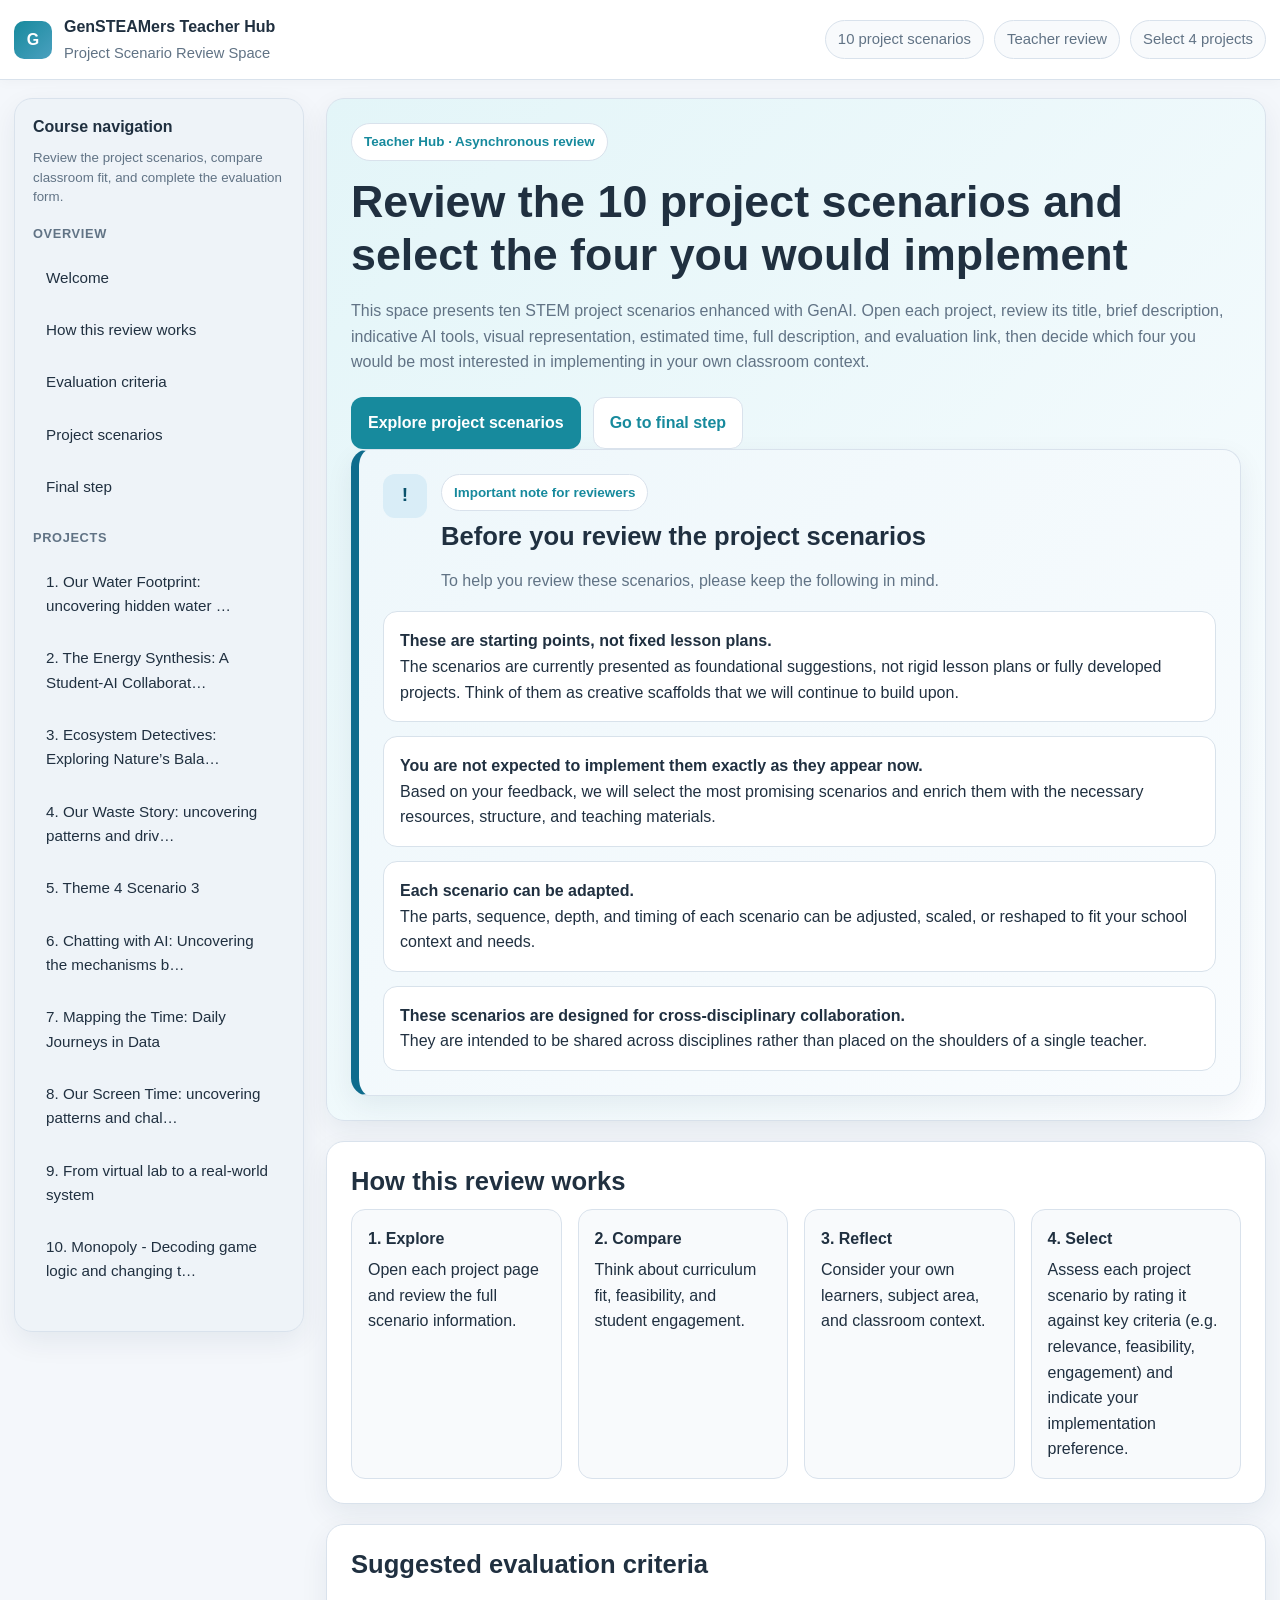
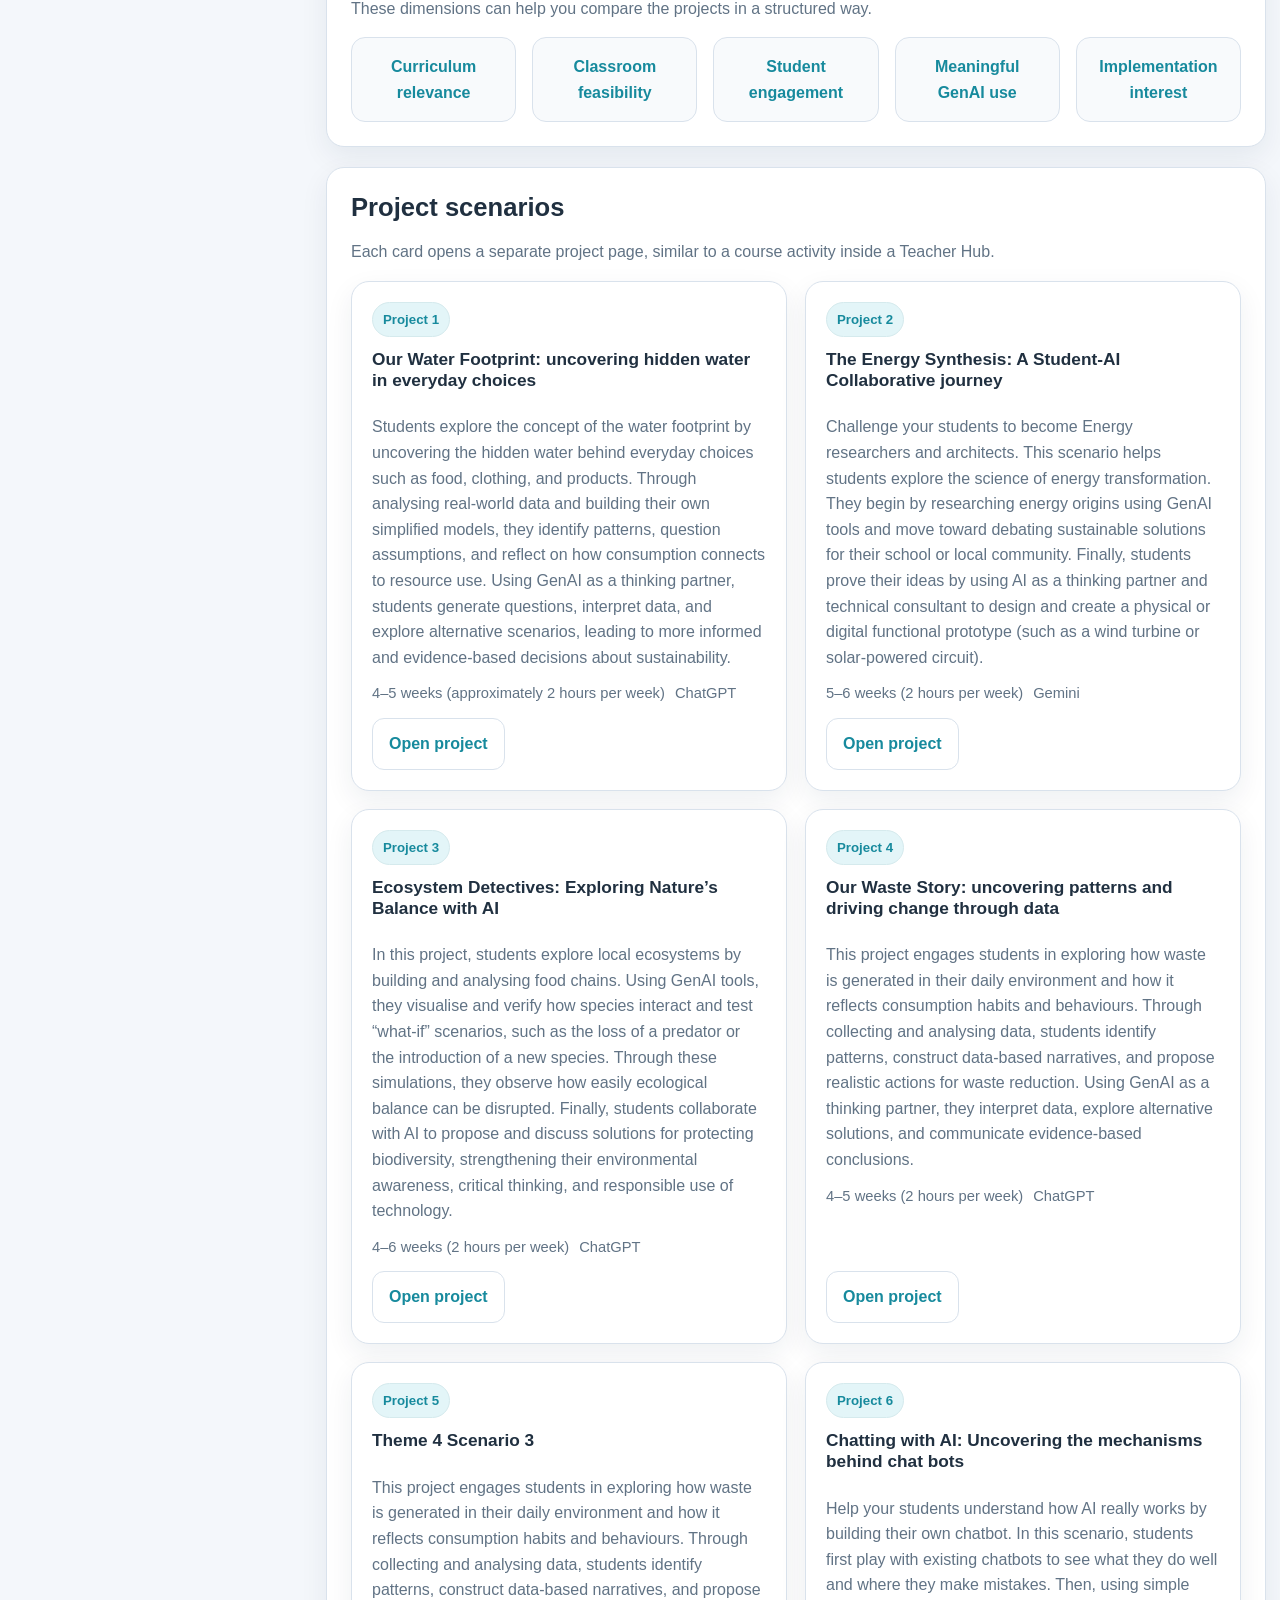
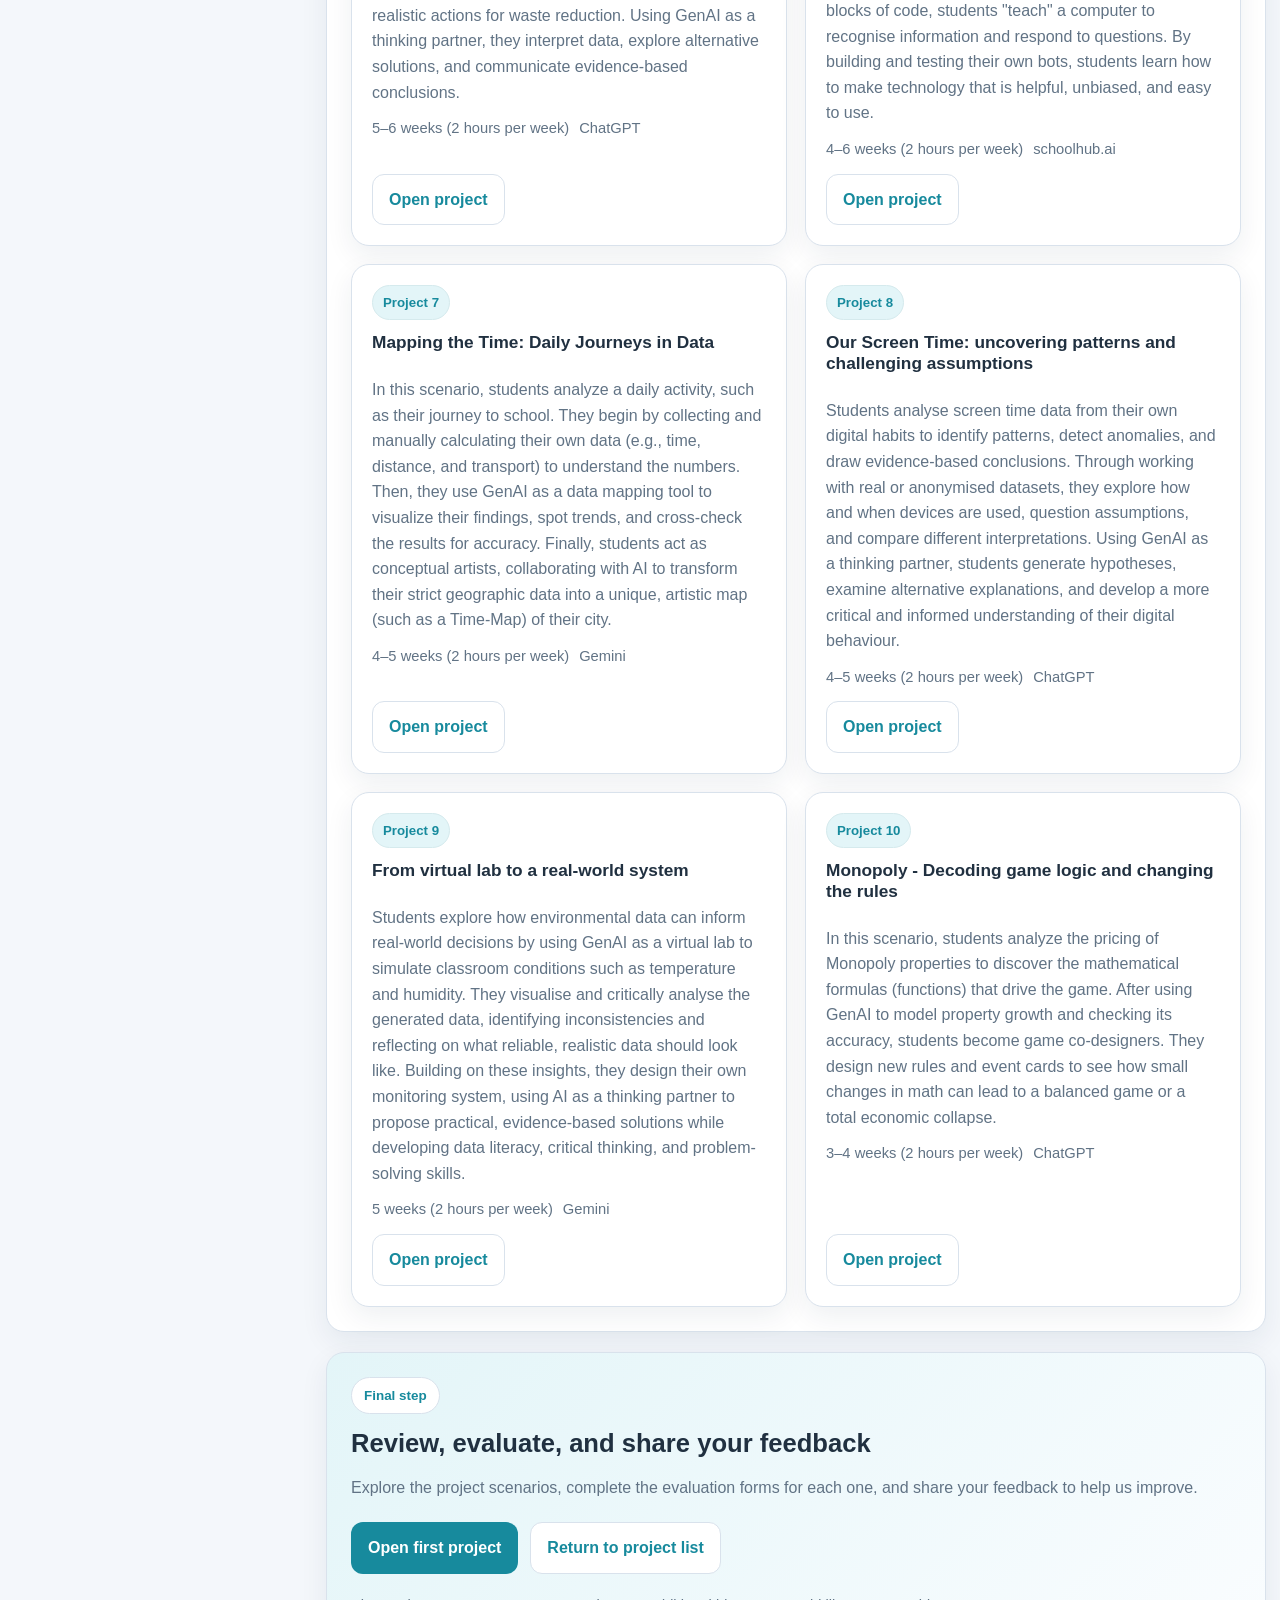
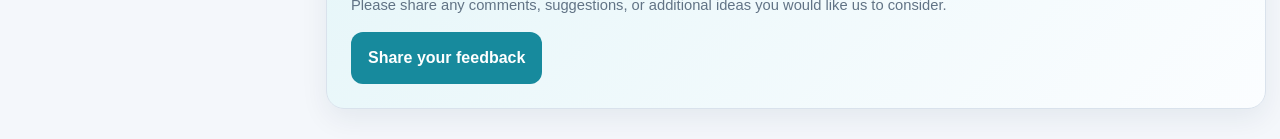
==== index.html @ 9549ed2c "Update index.html" ====
<!DOCTYPE html>
<html lang="en">
<head>
  <meta charset="UTF-8" />
  <meta name="viewport" content="width=device-width, initial-scale=1.0" />
  <title>GenSTEAMers Teacher Hub | Project Scenario Review</title>
  <link rel="stylesheet" href="styles.css" />
</head>
<body class="aqua">
  <header class="topbar">
    <div class="topbar-inner">
      <div class="brand">
        <div class="brand-badge">G</div>
        <div>
          GenSTEAMers Teacher Hub<br>
          <span style="font-weight:400;color:var(--muted);font-size:0.92rem;">Project Scenario Review Space</span>
        </div>
      </div>
      <div class="topbar-meta">
        <span class="pill">10 project scenarios</span>
        <span class="pill">Teacher review</span>
        <span class="pill">Select 4 projects</span>
      </div>
    </div>
  </header>

  <div class="layout">
    <aside class="sidebar">
      <div class="sidebar-group">
        <h3>Course navigation</h3>
        <small>Review the project scenarios, compare classroom fit, and complete the evaluation form.</small>
      </div>

      <div class="sidebar-group">
        <div class="sidebar-group-title">Overview</div>
        <a href="#welcome">Welcome</a>
        <a href="#instructions">How this review works</a>
        <a href="#criteria">Evaluation criteria</a>
        <a href="#projects">Project scenarios</a>
        <a href="#final-step">Final step</a>
      </div>

      <div class="sidebar-group">
        <div class="sidebar-group-title">Projects</div>
        <a href="project-1.html">1. Our Water Footprint: uncovering hidden water …</a><a href="project-2.html">2. The Energy Synthesis: A Student-AI Collaborat…</a><a href="project-3.html">3. Ecosystem Detectives: Exploring Nature’s Bala…</a><a href="project-4.html">4. Our Waste Story: uncovering patterns and driv…</a><a href="project-5.html">5. Theme 4 Scenario 3</a><a href="project-6.html">6. Chatting with AI: Uncovering the mechanisms b…</a><a href="project-7.html">7. Mapping the Time: Daily Journeys in Data</a><a href="project-8.html">8. Our Screen Time: uncovering patterns and chal…</a><a href="project-9.html">9. From virtual lab to a real-world system</a><a href="project-10.html">10. Monopoly - Decoding game logic and changing t…</a>
      </div>
    </aside>

    <main class="content">
      <section id="welcome" class="panel hero">
        <div class="eyebrow">Teacher Hub · Asynchronous review</div>
        <h1>Review the 10 project scenarios and select the four you would implement</h1>
        <p class="lead">
          This space presents ten STEM project scenarios enhanced with GenAI. Open each project, review its title, brief description, indicative AI tools, visual representation, estimated time, full description, and evaluation link, then decide which four you would be most interested in implementing in your own classroom context.
        </p>
        <div class="actions">
          <a class="btn btn-primary" href="#projects">Explore project scenarios</a>
          <a class="btn btn-secondary" href="#final-step">Go to final step</a>
        </div>

<section class="panel" style="border-left: 8px solid #0f6c8d; background: linear-gradient(135deg, #eef7fb 0%, #f9fcfe 100%);">
  <div style="display:flex; align-items:flex-start; gap:14px; flex-wrap:wrap;">
    <div style="min-width:44px; height:44px; border-radius:12px; background:#d9edf7; color:#0a526c; display:flex; align-items:center; justify-content:center; font-size:1.2rem; font-weight:700;">
      !
    </div>
    <div style="flex:1; min-width:260px;">
      <div class="eyebrow" style="margin-bottom:10px;">Important note for reviewers</div>
      <h2 style="margin-bottom:10px;">Before you review the project scenarios</h2>
      <p class="muted" style="margin-bottom:0;">
        To help you review these scenarios, please keep the following in mind.
      </p>
    </div>
  </div>

  <div style="margin-top:18px; display:grid; gap:14px;">
    <div style="background:white; padding:16px; border-radius:14px; border:1px solid #d8e2eb;">
      <strong>These are starting points, not fixed lesson plans.</strong><br>
      The scenarios are currently presented as foundational suggestions, not rigid lesson plans or fully developed projects. Think of them as creative scaffolds that we will continue to build upon.
    </div>

    <div style="background:white; padding:16px; border-radius:14px; border:1px solid #d8e2eb;">
      <strong>You are not expected to implement them exactly as they appear now.</strong><br>
      Based on your feedback, we will select the most promising scenarios and enrich them with the necessary resources, structure, and teaching materials.
    </div>

    <div style="background:white; padding:16px; border-radius:14px; border:1px solid #d8e2eb;">
      <strong>Each scenario can be adapted.</strong><br>
      The parts, sequence, depth, and timing of each scenario can be adjusted, scaled, or reshaped to fit your school context and needs.
    </div>

    <div style="background:white; padding:16px; border-radius:14px; border:1px solid #d8e2eb;">
      <strong>These scenarios are designed for cross-disciplinary collaboration.</strong><br>
      They are intended to be shared across disciplines rather than placed on the shoulders of a single teacher.
    </div>
  </div>
</section>
        
      </section>

      <section id="instructions" class="panel">
        <h2>How this review works</h2>
        <div class="overview-grid">
          <div class="mini-card"><strong>1. Explore</strong><span>Open each project page and review the full scenario information.</span></div>
          <div class="mini-card"><strong>2. Compare</strong><span>Think about curriculum fit, feasibility, and student engagement.</span></div>
          <div class="mini-card"><strong>3. Reflect</strong><span>Consider your own learners, subject area, and classroom context.</span></div>
          <div class="mini-card"><strong>4. Select</strong><span>Assess each project scenario by rating it against key criteria (e.g. relevance, feasibility, engagement) and indicate your implementation preference.</span></div>
        </div>
      </section>

      <section id="criteria" class="panel">
        <h2>Suggested evaluation criteria</h2>
        <p class="muted">These dimensions can help you compare the projects in a structured way.</p>
        <div class="criteria-grid">
          <div class="criteria-item">Curriculum relevance</div>
          <div class="criteria-item">Classroom feasibility</div>
          <div class="criteria-item">Student engagement</div>
          <div class="criteria-item">Meaningful GenAI use</div>
          <div class="criteria-item">Implementation interest</div>
        </div>
      </section>

      <section id="projects" class="panel">
        <h2>Project scenarios</h2>
        <p class="muted">Each card opens a separate project page, similar to a course activity inside a Teacher Hub.</p>
        <div class="projects-grid">
          
    <article class="project-card">
      <div class="tag-row">
        <span class="tag">Project 1</span>
      </div>
      <h3>Our Water Footprint: uncovering hidden water in everyday choices</h3>
      <p>Students explore the concept of the water footprint by uncovering the hidden water behind everyday choices such as food, clothing, and products. Through analysing real-world data and building their own simplified models, they identify patterns, question assumptions, and reflect on how consumption connects to resource use. Using GenAI as a thinking partner, students generate questions, interpret data, and explore alternative scenarios, leading to more informed and evidence-based decisions about sustainability.</p>
      <div class="project-meta">
        <span>4–5 weeks (approximately 2 hours per week)</span>
        <span>ChatGPT</span>
      </div>
      <a class="btn btn-secondary" href="project-1.html">Open project</a>
    </article>
    
    <article class="project-card">
      <div class="tag-row">
        <span class="tag">Project 2</span>
        
      </div>
      <h3>The Energy Synthesis: A Student-AI Collaborative journey</h3>
      <p>Challenge your students to become Energy researchers and architects. This scenario helps students explore the science of energy transformation. They begin by researching energy origins using GenAI tools and move toward debating sustainable solutions for their school or local community. Finally, students prove their ideas by using AI as a thinking partner and technical consultant to design and create a physical or digital functional prototype (such as a wind turbine or solar-powered circuit).</p>
      <div class="project-meta">
        <span>5–6 weeks (2 hours per week)</span>
        <span>Gemini</span>
      </div>
      <a class="btn btn-secondary" href="project-2.html">Open project</a>
    </article>
    
    <article class="project-card">
      <div class="tag-row">
        <span class="tag">Project 3</span>
              </div>
      <h3>Ecosystem Detectives: Exploring Nature’s Balance with AI</h3>
      <p>In this project, students explore local ecosystems by building and analysing food chains. Using GenAI tools, they visualise and verify how species interact and test “what-if” scenarios, such as the loss of a predator or the introduction of a new species. Through these simulations, they observe how easily ecological balance can be disrupted. Finally, students collaborate with AI to propose and discuss solutions for protecting biodiversity, strengthening their environmental awareness, critical thinking, and responsible use of technology.</p>
      <div class="project-meta">
        <span>4–6 weeks (2 hours per week)</span>
        <span>ChatGPT</span>
      </div>
      <a class="btn btn-secondary" href="project-3.html">Open project</a>
    </article>
    
    <article class="project-card">
      <div class="tag-row">
        <span class="tag">Project 4</span>
       
      </div>
      <h3>Our Waste Story: uncovering patterns and driving change through data</h3>
      <p>This project engages students in exploring how waste is generated in their daily environment and how it reflects consumption habits and behaviours. Through collecting and analysing data, students identify patterns, construct data-based narratives, and propose realistic actions for waste reduction. Using GenAI as a thinking partner, they interpret data, explore alternative solutions, and communicate evidence-based conclusions.</p>
      <div class="project-meta">
        <span>4–5 weeks (2 hours per week)</span>
        <span>ChatGPT</span>
      </div>
      <a class="btn btn-secondary" href="project-4.html">Open project</a>
    </article>
    
    <article class="project-card">
      <div class="tag-row">
        <span class="tag">Project 5</span>
        
      </div>
      <h3>Theme 4 Scenario 3</h3>
      <p>This project engages students in exploring how waste is generated in their daily environment and how it reflects consumption habits and behaviours. Through collecting and analysing data, students identify patterns, construct data-based narratives, and propose realistic actions for waste reduction. Using GenAI as a thinking partner, they interpret data, explore alternative solutions, and communicate evidence-based conclusions.</p>
      <div class="project-meta">
        <span>5–6 weeks (2 hours per week)</span>
        <span>ChatGPT</span>
      </div>
      <a class="btn btn-secondary" href="project-5.html">Open project</a>
    </article>
    
    <article class="project-card">
      <div class="tag-row">
        <span class="tag">Project 6</span>
        
      </div>
      <h3>Chatting with AI: Uncovering the mechanisms behind chat bots</h3>
      <p>Help your students understand how AI really works by building their own chatbot. In this scenario, students first play with existing chatbots to see what they do well and where they make mistakes. Then, using simple blocks of code, students &quot;teach&quot; a computer to recognise information and respond to questions. By building and testing their own bots, students learn how to make technology that is helpful, unbiased, and easy to use.</p>
      <div class="project-meta">
        <span>4–6 weeks (2 hours per week)</span>
        <span>schoolhub.ai</span>
      </div>
      <a class="btn btn-secondary" href="project-6.html">Open project</a>
    </article>
    
    <article class="project-card">
      <div class="tag-row">
        <span class="tag">Project 7</span>
        
      </div>
      <h3>Mapping the Time: Daily Journeys in Data</h3>
      <p>In this scenario, students analyze a daily activity, such as their journey to school. They begin by collecting and manually calculating their own data (e.g., time, distance, and transport) to understand the numbers. Then, they use GenAI as a data mapping tool to visualize their findings, spot trends, and cross-check the results for accuracy. Finally, students act as conceptual artists, collaborating with AI to transform their strict geographic data into a unique, artistic map (such as a Time-Map) of their city.</p>
      <div class="project-meta">
        <span>4–5 weeks (2 hours per week)</span>
        <span>Gemini</span>
      </div>
      <a class="btn btn-secondary" href="project-7.html">Open project</a>
    </article>
    
    <article class="project-card">
      <div class="tag-row">
        <span class="tag">Project 8</span>
        
      </div>
      <h3>Our Screen Time: uncovering patterns and challenging assumptions</h3>
      <p>Students analyse screen time data from their own digital habits to identify patterns, detect anomalies, and draw evidence-based conclusions. Through working with real or anonymised datasets, they explore how and when devices are used, question assumptions, and compare different interpretations. Using GenAI as a thinking partner, students generate hypotheses, examine alternative explanations, and develop a more critical and informed understanding of their digital behaviour.</p>
      <div class="project-meta">
        <span>4–5 weeks (2 hours per week)</span>
        <span>ChatGPT</span>
      </div>
      <a class="btn btn-secondary" href="project-8.html">Open project</a>
    </article>
    
    <article class="project-card">
      <div class="tag-row">
        <span class="tag">Project 9</span>
       
      </div>
      <h3>From virtual lab to a real-world system</h3>
      <p>Students explore how environmental data can inform real-world decisions by using GenAI as a virtual lab to simulate classroom conditions such as temperature and humidity. They visualise and critically analyse the generated data, identifying inconsistencies and reflecting on what reliable, realistic data should look like. Building on these insights, they design their own monitoring system, using AI as a thinking partner to propose practical, evidence-based solutions while developing data literacy, critical thinking, and problem-solving skills.</p>
      <div class="project-meta">
        <span>5 weeks (2 hours per week)</span>
        <span>Gemini</span>
      </div>
      <a class="btn btn-secondary" href="project-9.html">Open project</a>
    </article>
    
    <article class="project-card">
      <div class="tag-row">
        <span class="tag">Project 10</span>
        
      </div>
      <h3>Monopoly - Decoding game logic and changing the rules</h3>
      <p>In this scenario, students analyze the pricing of Monopoly properties to discover the mathematical formulas (functions) that drive the game. After using GenAI to model property growth and checking its accuracy, students become game co-designers. They design new rules and event cards to see how small changes in math can lead to a balanced game or a total economic collapse.</p>
      <div class="project-meta">
        <span>3–4 weeks (2 hours per week)</span>
        <span>ChatGPT</span>
      </div>
      <a class="btn btn-secondary" href="project-10.html">Open project</a>
    </article>
    
        </div>
      </section>

<section id="final-step" class="panel hero">
  <div class="eyebrow">Final step</div>

  <h2>Review, evaluate, and share your feedback</h2>

  <p class="lead">
    Explore the project scenarios, complete the evaluation forms for each one, and share your feedback to help us improve.
  </p>

  <div class="actions">
    <a class="btn btn-primary" href="project-1.html">Open first project</a>
    <a class="btn btn-secondary" href="#projects">Return to project list</a>
  </div>

  <div style="margin-top:20px;">
    <p class="note">
      Please share any comments, suggestions, or additional ideas you would like us to consider.
    </p>

    <a class="btn btn-primary" href="https://forms.gle/ajoVwWpsBR9KR7eD9" target="_blank">
      Share your feedback
    </a>
  </div>
</section>
    </main>
  </div>
</body>
</html>
---- styles.css ----
:root {
  --bg: #f4f7fb;
  --surface: #ffffff;
  --surface-soft: #f8fafc;
  --text: #203040;
  --muted: #617385;
  --border: #d9e2ec;
  --shadow: 0 10px 28px rgba(20, 40, 70, 0.07);
  --radius: 18px;
  --max: 1320px;
  --accent: #167c80;
  --accent-soft: #e6f4f5;
  --sidebar-bg: #eef3f8;
}
* { box-sizing: border-box; }
html { scroll-behavior: smooth; }
body {
  margin: 0;
  font-family: Arial, Helvetica, sans-serif;
  color: var(--text);
  background: var(--bg);
  line-height: 1.6;
}
body.aqua { --accent:#178a9d; --accent-soft:#e3f5f8; }
body.gold { --accent:#b7791f; --accent-soft:#fbf3e2; }
body.green { --accent:#2f855a; --accent-soft:#e9f7ef; }
body.coral { --accent:#c05621; --accent-soft:#fdeee7; }
body.indigo { --accent:#4c51bf; --accent-soft:#eceefd; }
body.violet { --accent:#6b46c1; --accent-soft:#f1ebfd; }
body.sky { --accent:#2b6cb0; --accent-soft:#e8f2fb; }
body.olive { --accent:#718096; --accent-soft:#eef1f4; }
body.rose { --accent:#b83280; --accent-soft:#fbe8f3; }
body.purple { --accent:#805ad5; --accent-soft:#efe9fb; }

a { color: inherit; text-decoration: none; }

.topbar {
  position: sticky;
  top: 0;
  z-index: 100;
  background: var(--surface);
  border-bottom: 1px solid var(--border);
  box-shadow: 0 2px 12px rgba(0,0,0,0.03);
}
.topbar-inner {
  width: min(var(--max), calc(100% - 28px));
  margin: 0 auto;
  display: flex;
  align-items: center;
  justify-content: space-between;
  gap: 18px;
  padding: 14px 0;
}
.brand {
  display: flex;
  align-items: center;
  gap: 12px;
  font-weight: 700;
}
.brand-badge {
  width: 38px;
  height: 38px;
  border-radius: 10px;
  background: linear-gradient(135deg, var(--accent), #4aa0bf);
  color: white;
  display: inline-flex;
  align-items: center;
  justify-content: center;
  font-weight: 700;
}
.topbar-meta {
  display: flex;
  gap: 10px;
  align-items: center;
  flex-wrap: wrap;
  font-size: 0.93rem;
  color: var(--muted);
}
.pill {
  display: inline-flex;
  align-items: center;
  padding: 7px 12px;
  border: 1px solid var(--border);
  border-radius: 999px;
  background: var(--surface-soft);
}
.layout {
  width: min(var(--max), calc(100% - 28px));
  margin: 18px auto 30px;
  display: grid;
  grid-template-columns: 290px 1fr;
  gap: 22px;
  align-items: start;
}
.sidebar {
  position: sticky;
  top: 78px;
  background: var(--sidebar-bg);
  border: 1px solid var(--border);
  border-radius: var(--radius);
  padding: 18px;
  box-shadow: var(--shadow);
}
.sidebar h3 {
  margin: 0 0 12px;
  font-size: 1rem;
}
.sidebar-group { margin-bottom: 18px; }
.sidebar-group-title {
  margin-bottom: 10px;
  text-transform: uppercase;
  font-size: 0.8rem;
  letter-spacing: 0.05em;
  font-weight: 700;
  color: var(--muted);
}
.sidebar a {
  display: block;
  padding: 10px 12px;
  border-radius: 10px;
  font-size: 0.95rem;
  margin-bottom: 6px;
  border: 1px solid transparent;
}
.sidebar a:hover {
  background: white;
  border-color: var(--border);
}
.sidebar small {
  display: block;
  color: var(--muted);
  line-height: 1.45;
}
.content { display: grid; gap: 20px; }
.panel {
  background: var(--surface);
  border: 1px solid var(--border);
  border-radius: var(--radius);
  box-shadow: var(--shadow);
  padding: 24px;
}
.hero {
  background: linear-gradient(135deg, var(--accent-soft) 0%, #fbfdff 100%);
}
.eyebrow {
  display: inline-block;
  padding: 7px 12px;
  border-radius: 999px;
  background: white;
  border: 1px solid var(--border);
  color: var(--accent);
  font-size: 0.84rem;
  font-weight: 700;
  margin-bottom: 14px;
}
h1, h2, h3, h4 { margin: 0 0 12px; line-height: 1.2; }
h1 { font-size: clamp(2rem, 4vw, 2.8rem); max-width: 920px; }
h2 { font-size: clamp(1.4rem, 2vw, 2rem); }
h3 { font-size: 1.08rem; }
.lead, .muted { color: var(--muted); }
.actions {
  display: flex;
  gap: 12px;
  flex-wrap: wrap;
  margin-top: 22px;
}
.btn {
  display: inline-flex;
  align-items: center;
  justify-content: center;
  padding: 12px 16px;
  border-radius: 12px;
  font-weight: 700;
  border: 1px solid transparent;
  transition: 0.2s ease;
}
.btn-primary {
  background: var(--accent);
  color: white;
}
.btn-primary:hover { filter: brightness(0.95); }
.btn-secondary {
  background: white;
  color: var(--accent);
  border-color: var(--border);
}
.btn-secondary:hover { border-color: var(--accent); }
.overview-grid, .criteria-grid {
  display: grid;
  gap: 16px;
}
.overview-grid { grid-template-columns: repeat(4, 1fr); }
.criteria-grid { grid-template-columns: repeat(5, 1fr); }
.mini-card, .criteria-item, .info-box, .image-placeholder {
  background: var(--surface-soft);
  border: 1px solid var(--border);
  border-radius: 14px;
  padding: 16px;
}
.mini-card strong { display: block; margin-bottom: 6px; }
.criteria-item { text-align: center; font-weight: 700; color: var(--accent); }
.projects-grid {
  display: grid;
  grid-template-columns: repeat(2, 1fr);
  gap: 18px;
}
.project-card {
  background: var(--surface);
  border: 1px solid var(--border);
  border-radius: 18px;
  padding: 20px;
  display: flex;
  flex-direction: column;
  gap: 12px;
  box-shadow: var(--shadow);
}
.project-card p { margin: 0; color: var(--muted); }
.tag-row {
  display: flex;
  flex-wrap: wrap;
  gap: 8px;
}
.tag {
  display: inline-flex;
  padding: 6px 10px;
  border-radius: 999px;
  background: var(--accent-soft);
  border: 1px solid color-mix(in srgb, var(--accent) 18%, white);
  color: var(--accent);
  font-size: 0.83rem;
  font-weight: 700;
}
.project-meta {
  display: flex;
  gap: 10px;
  flex-wrap: wrap;
  font-size: 0.92rem;
  color: var(--muted);
}
.project-card .btn { margin-top: auto; width: fit-content; }
.hero-split {
  display: grid;
  grid-template-columns: 1.15fr 0.85fr;
  gap: 18px;
  align-items: start;
}
.project-banner {
  width: 100%;
  min-height: 280px;
  max-height: 360px;
  object-fit: cover;
  display: block;
  border-radius: 16px;
  border: 1px solid var(--border);
  box-shadow: var(--shadow);
  background: var(--surface-soft);
}
.image-placeholder {
  min-height: 280px;
  display: grid;
  place-items: center;
  text-align: center;
  color: var(--muted);
}
.two-col {
  display: grid;
  grid-template-columns: 1.15fr 0.85fr;
  gap: 18px;
}
.list {
  margin: 0;
  padding-left: 18px;
}
.list li { margin-bottom: 8px; }
.full-description p {
  margin: 0 0 14px;
}
.back-nav {
  display: flex;
  justify-content: space-between;
  gap: 12px;
  flex-wrap: wrap;
}
.crumbs {
  font-size: 0.94rem;
  color: var(--muted);
  margin-bottom: 10px;
}
.crumbs a { color: var(--accent); font-weight: 700; }
.status-pill {
  display: inline-flex;
  padding: 7px 12px;
  border-radius: 999px;
  background: white;
  border: 1px dashed var(--border);
  color: var(--muted);
  font-size: 0.9rem;
  font-weight: 700;
}
.note {
  font-size: 0.92rem;
  color: var(--muted);
}
.eval-box {
  display: flex;
  align-items: center;
  justify-content: space-between;
  gap: 16px;
  flex-wrap: wrap;
}
@media (max-width: 1180px) {
  .layout { grid-template-columns: 1fr; }
  .sidebar { position: static; }
  .overview-grid, .criteria-grid, .projects-grid, .hero-split, .two-col {
    grid-template-columns: 1fr 1fr;
  }
}
@media (max-width: 760px) {
  .overview-grid, .criteria-grid, .projects-grid, .hero-split, .two-col {
    grid-template-columns: 1fr;
  }
  .topbar-inner { flex-direction: column; align-items: flex-start; }
}

.evaluation-title {
  font-size: 15px;
  font-weight: 600;
  color: #2c3e50;
  background: #f0f7f4;
  padding: 8px 12px;
  border-left: 4px solid #4CAF50;
  border-radius: 6px;
  margin-bottom: 12px;
}


.image-container img {
  width: 100%;
  max-width: 600px;
  height: auto;
  display: block;
  margin: 0 auto;
  border-radius: 10px;
}
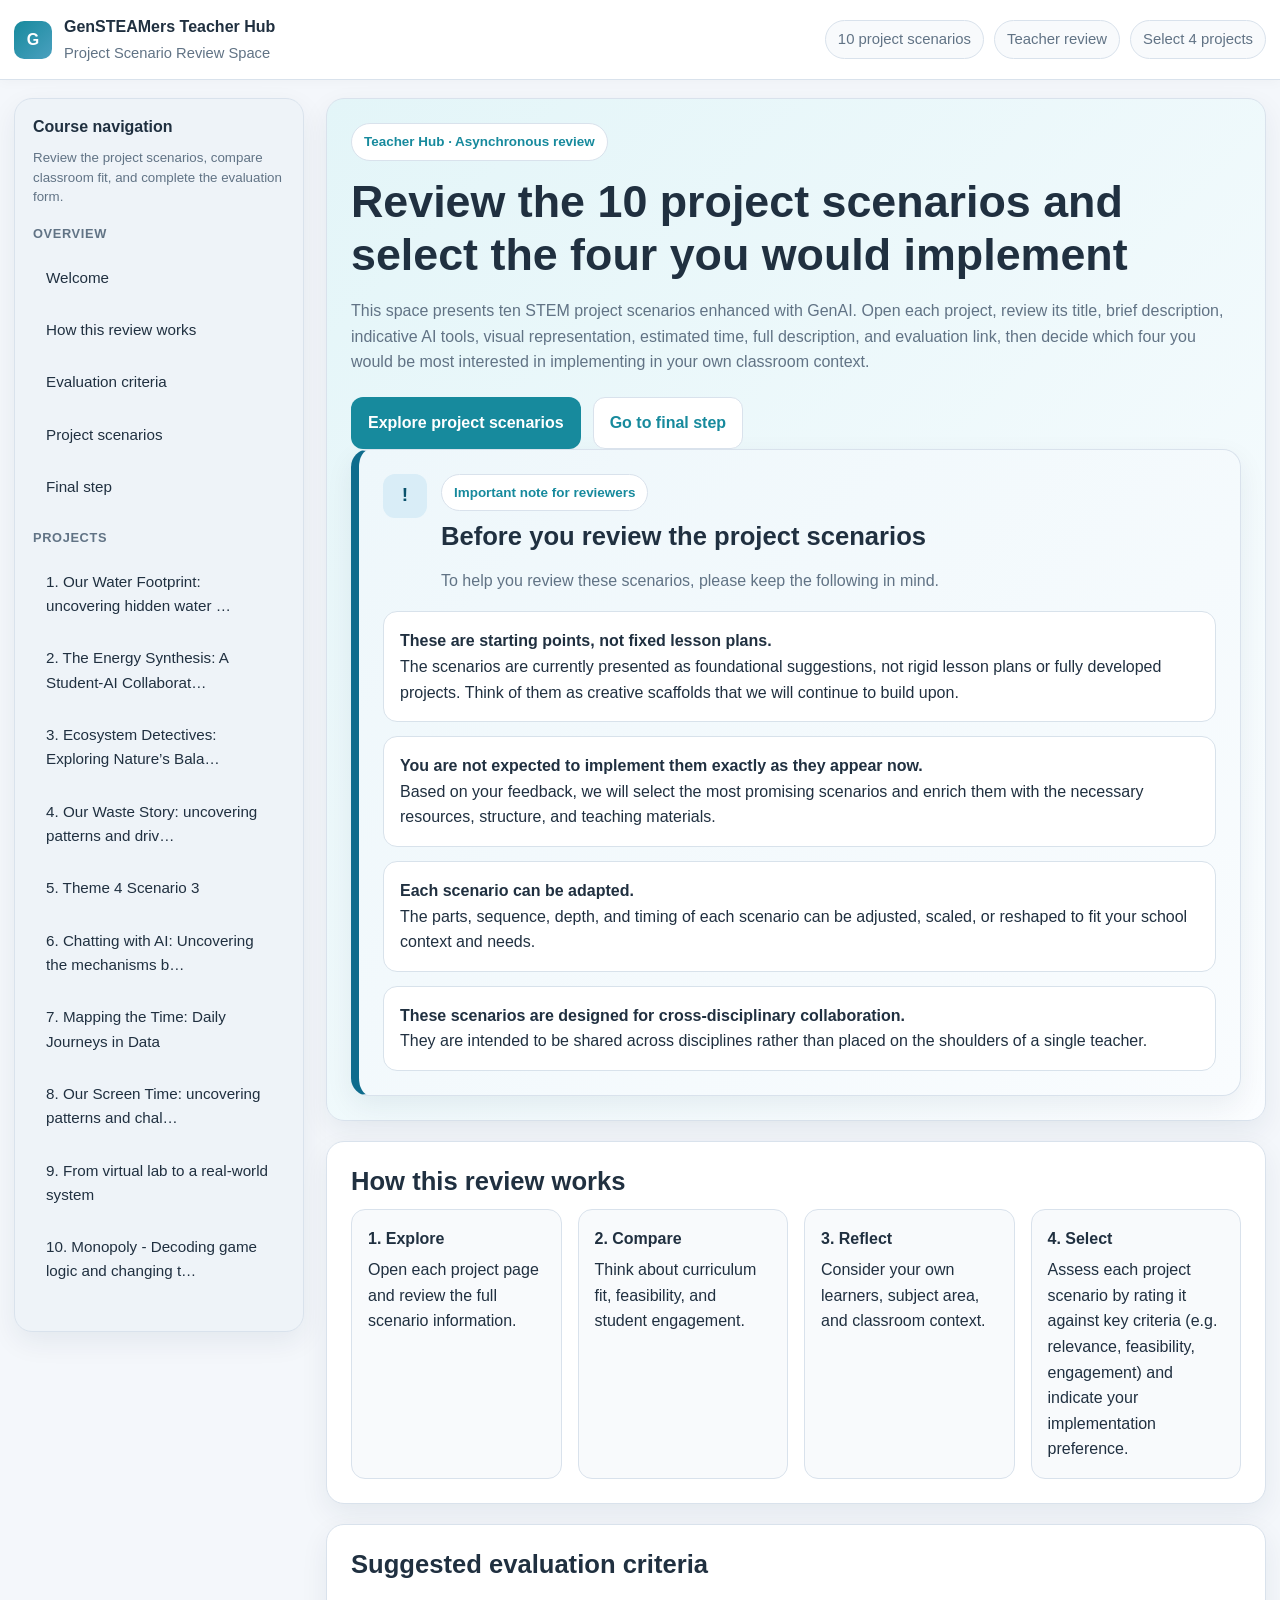
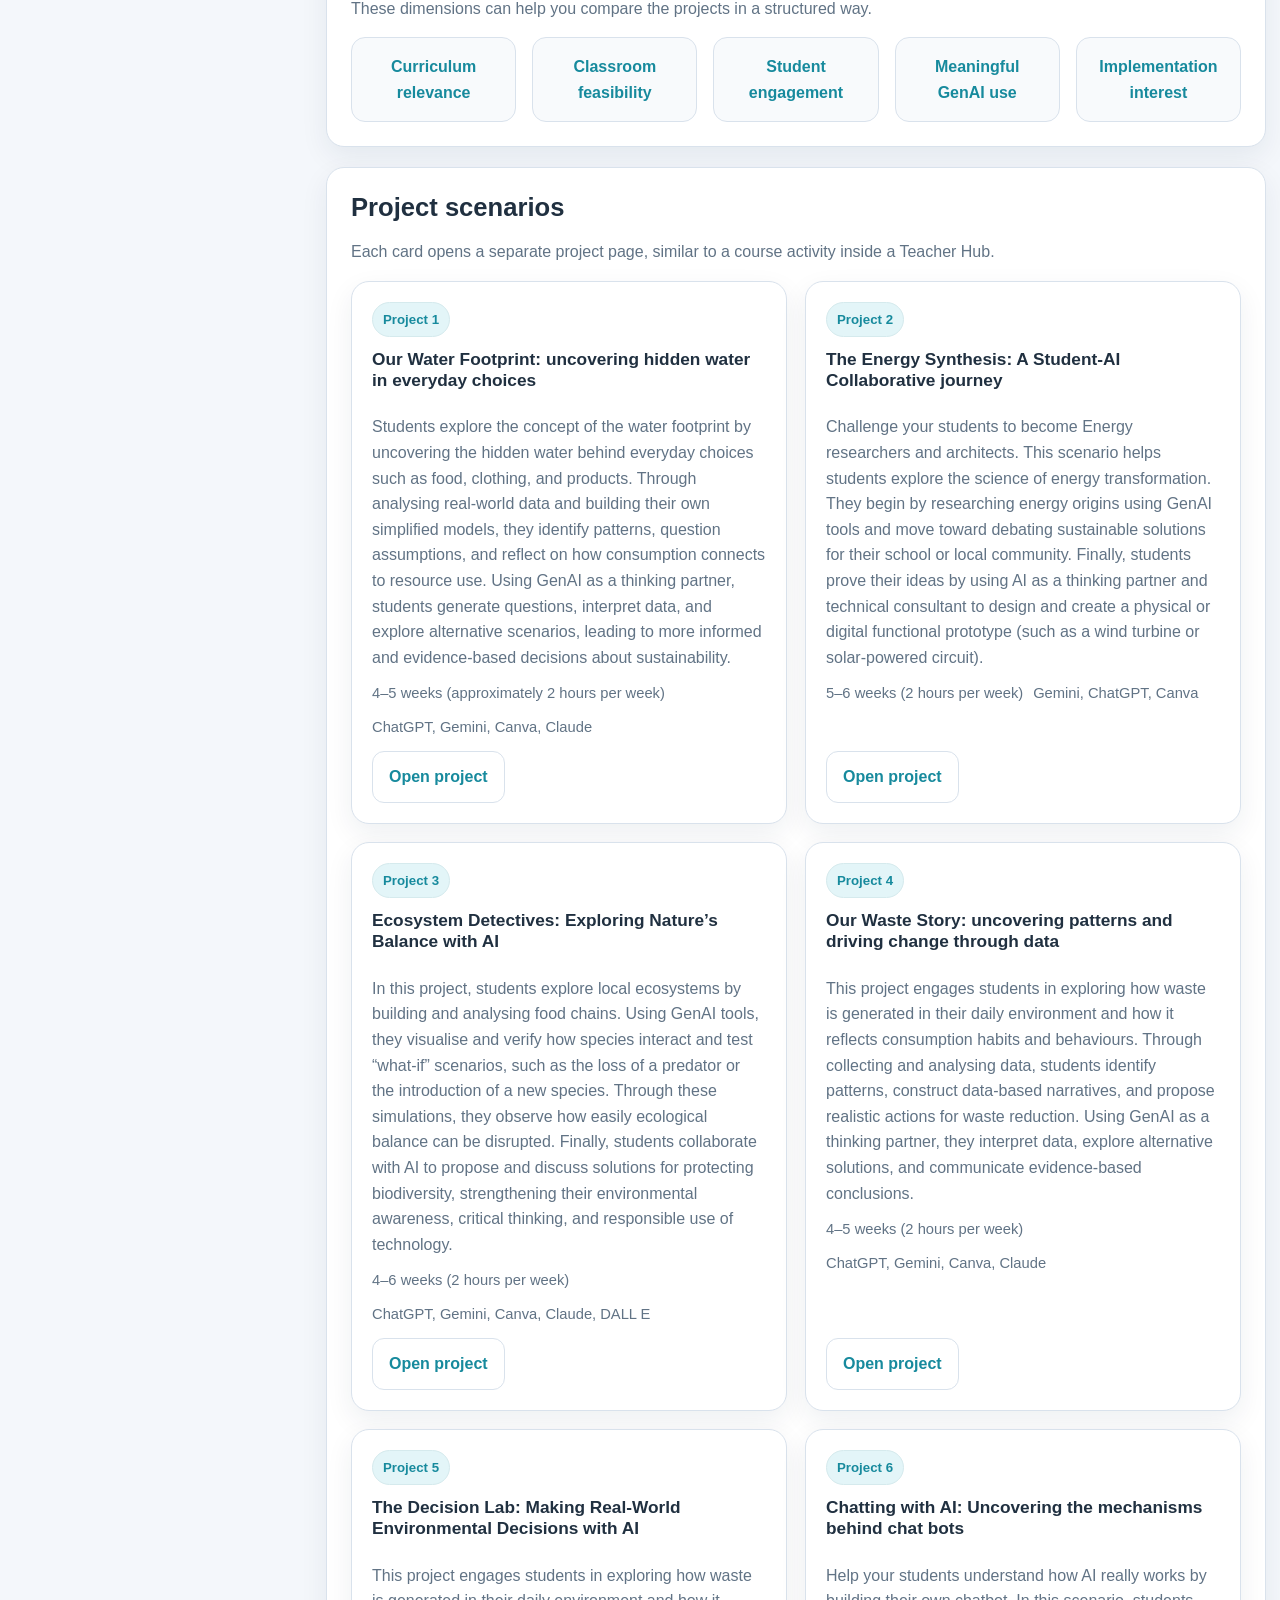
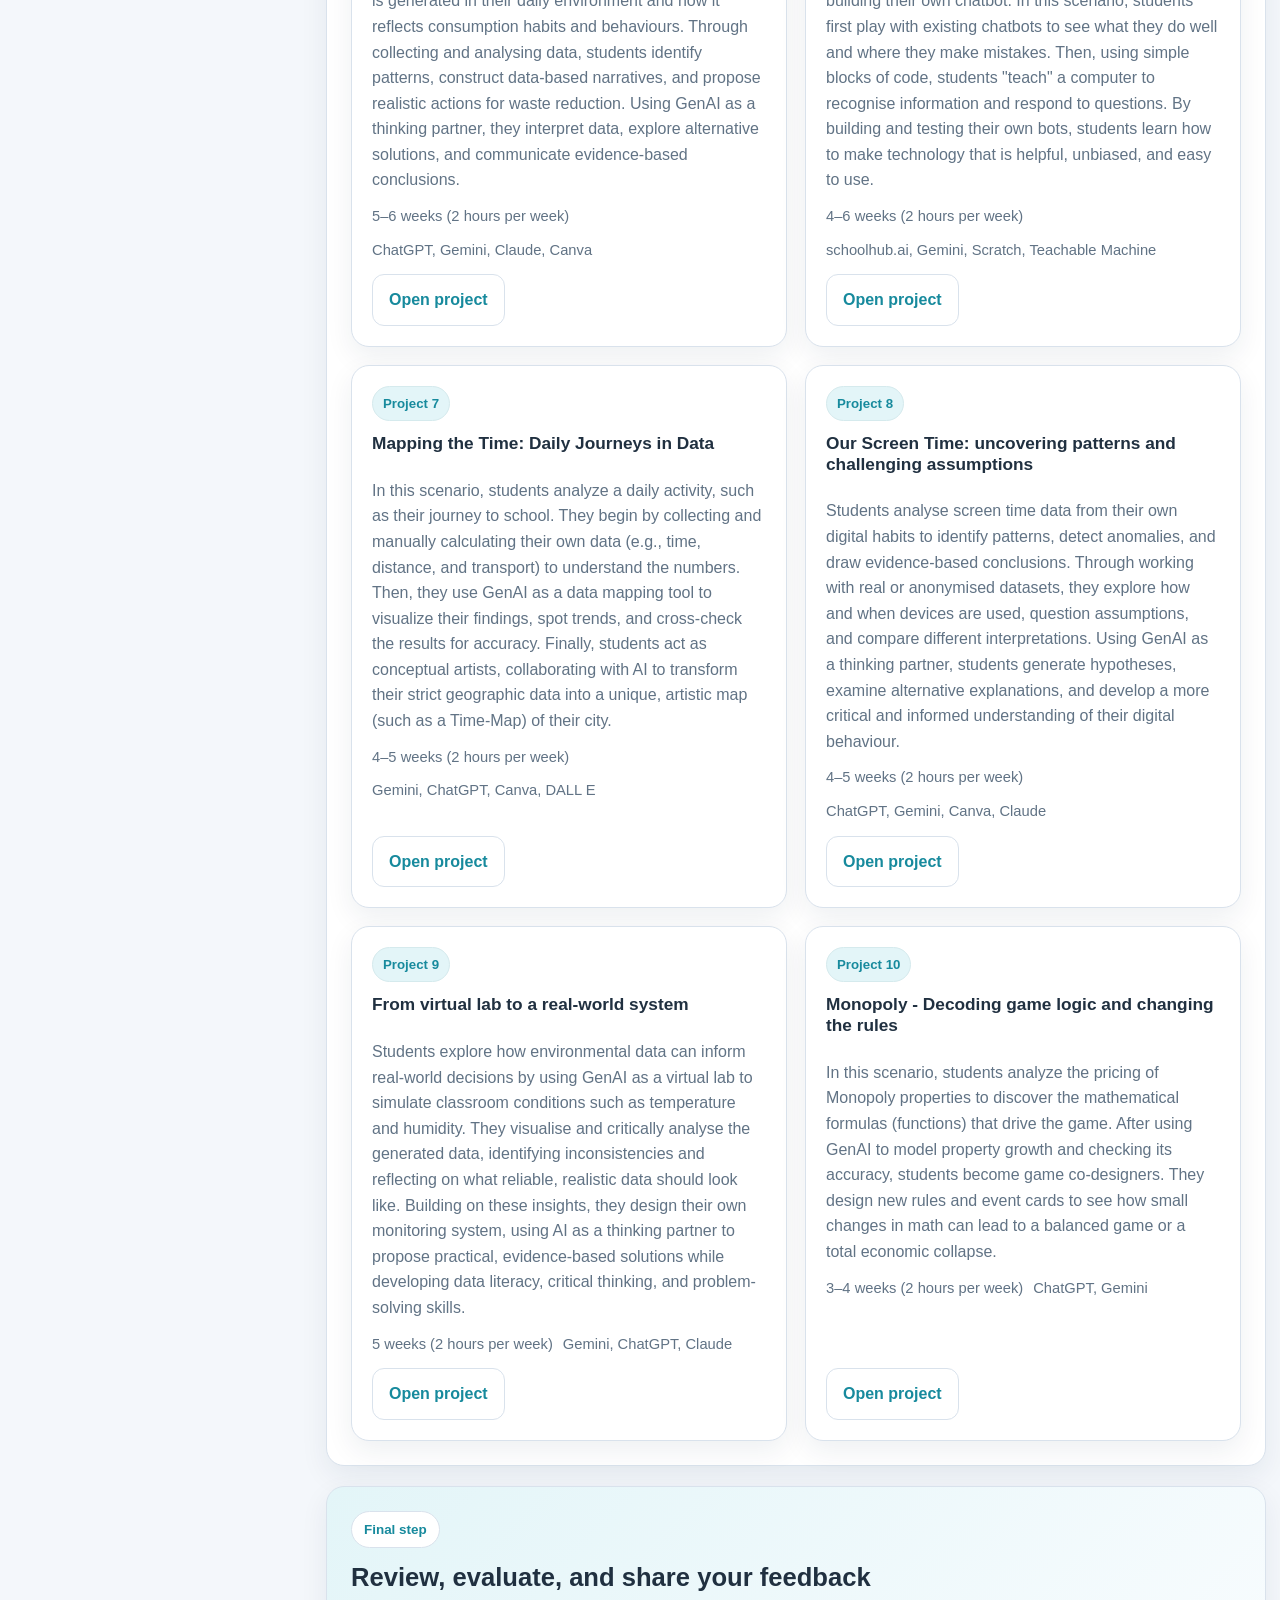
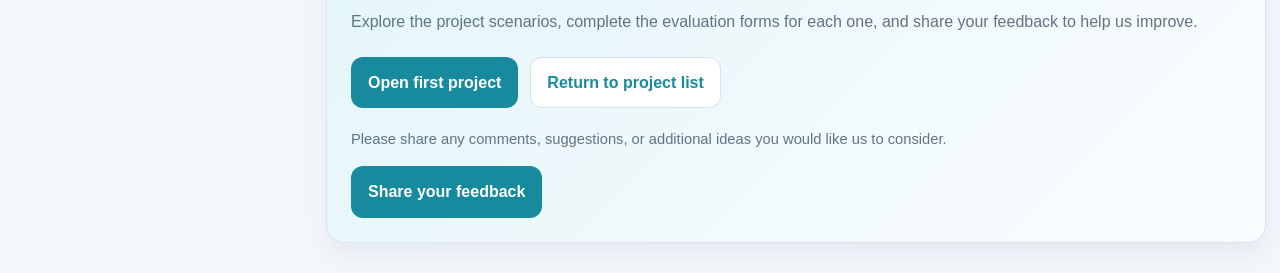
==== commit 312cabda: "Update index.html" ====
--- a/index.html
+++ b/index.html
@@ -132,7 +132,7 @@
       <p>Students explore the concept of the water footprint by uncovering the hidden water behind everyday choices such as food, clothing, and products. Through analysing real-world data and building their own simplified models, they identify patterns, question assumptions, and reflect on how consumption connects to resource use. Using GenAI as a thinking partner, students generate questions, interpret data, and explore alternative scenarios, leading to more informed and evidence-based decisions about sustainability.</p>
       <div class="project-meta">
         <span>4–5 weeks (approximately 2 hours per week)</span>
-        <span>ChatGPT</span>
+        <span>ChatGPT, Gemini, Canva, Claude</span>
       </div>
       <a class="btn btn-secondary" href="project-1.html">Open project</a>
     </article>
@@ -146,7 +146,7 @@
       <p>Challenge your students to become Energy researchers and architects. This scenario helps students explore the science of energy transformation. They begin by researching energy origins using GenAI tools and move toward debating sustainable solutions for their school or local community. Finally, students prove their ideas by using AI as a thinking partner and technical consultant to design and create a physical or digital functional prototype (such as a wind turbine or solar-powered circuit).</p>
       <div class="project-meta">
         <span>5–6 weeks (2 hours per week)</span>
-        <span>Gemini</span>
+        <span>Gemini, ChatGPT, Canva</span>
       </div>
       <a class="btn btn-secondary" href="project-2.html">Open project</a>
     </article>
@@ -159,7 +159,7 @@
       <p>In this project, students explore local ecosystems by building and analysing food chains. Using GenAI tools, they visualise and verify how species interact and test “what-if” scenarios, such as the loss of a predator or the introduction of a new species. Through these simulations, they observe how easily ecological balance can be disrupted. Finally, students collaborate with AI to propose and discuss solutions for protecting biodiversity, strengthening their environmental awareness, critical thinking, and responsible use of technology.</p>
       <div class="project-meta">
         <span>4–6 weeks (2 hours per week)</span>
-        <span>ChatGPT</span>
+        <span>ChatGPT, Gemini, Canva, Claude, DALL E</span>
       </div>
       <a class="btn btn-secondary" href="project-3.html">Open project</a>
     </article>
@@ -173,7 +173,7 @@
       <p>This project engages students in exploring how waste is generated in their daily environment and how it reflects consumption habits and behaviours. Through collecting and analysing data, students identify patterns, construct data-based narratives, and propose realistic actions for waste reduction. Using GenAI as a thinking partner, they interpret data, explore alternative solutions, and communicate evidence-based conclusions.</p>
       <div class="project-meta">
         <span>4–5 weeks (2 hours per week)</span>
-        <span>ChatGPT</span>
+        <span>ChatGPT, Gemini, Canva, Claude</span>
       </div>
       <a class="btn btn-secondary" href="project-4.html">Open project</a>
     </article>
@@ -183,11 +183,11 @@
         <span class="tag">Project 5</span>
         
       </div>
-      <h3>Theme 4 Scenario 3</h3>
+      <h3>The Decision Lab: Making Real-World Environmental Decisions with AI</h3>
       <p>This project engages students in exploring how waste is generated in their daily environment and how it reflects consumption habits and behaviours. Through collecting and analysing data, students identify patterns, construct data-based narratives, and propose realistic actions for waste reduction. Using GenAI as a thinking partner, they interpret data, explore alternative solutions, and communicate evidence-based conclusions.</p>
       <div class="project-meta">
         <span>5–6 weeks (2 hours per week)</span>
-        <span>ChatGPT</span>
+        <span>ChatGPT, Gemini, Claude, Canva</span>
       </div>
       <a class="btn btn-secondary" href="project-5.html">Open project</a>
     </article>
@@ -201,7 +201,7 @@
       <p>Help your students understand how AI really works by building their own chatbot. In this scenario, students first play with existing chatbots to see what they do well and where they make mistakes. Then, using simple blocks of code, students &quot;teach&quot; a computer to recognise information and respond to questions. By building and testing their own bots, students learn how to make technology that is helpful, unbiased, and easy to use.</p>
       <div class="project-meta">
         <span>4–6 weeks (2 hours per week)</span>
-        <span>schoolhub.ai</span>
+        <span>schoolhub.ai, Gemini, Scratch, Teachable Machine</span>
       </div>
       <a class="btn btn-secondary" href="project-6.html">Open project</a>
     </article>
@@ -215,7 +215,7 @@
       <p>In this scenario, students analyze a daily activity, such as their journey to school. They begin by collecting and manually calculating their own data (e.g., time, distance, and transport) to understand the numbers. Then, they use GenAI as a data mapping tool to visualize their findings, spot trends, and cross-check the results for accuracy. Finally, students act as conceptual artists, collaborating with AI to transform their strict geographic data into a unique, artistic map (such as a Time-Map) of their city.</p>
       <div class="project-meta">
         <span>4–5 weeks (2 hours per week)</span>
-        <span>Gemini</span>
+        <span>Gemini, ChatGPT, Canva, DALL E</span>
       </div>
       <a class="btn btn-secondary" href="project-7.html">Open project</a>
     </article>
@@ -229,7 +229,7 @@
       <p>Students analyse screen time data from their own digital habits to identify patterns, detect anomalies, and draw evidence-based conclusions. Through working with real or anonymised datasets, they explore how and when devices are used, question assumptions, and compare different interpretations. Using GenAI as a thinking partner, students generate hypotheses, examine alternative explanations, and develop a more critical and informed understanding of their digital behaviour.</p>
       <div class="project-meta">
         <span>4–5 weeks (2 hours per week)</span>
-        <span>ChatGPT</span>
+        <span>ChatGPT, Gemini, Canva, Claude</span>
       </div>
       <a class="btn btn-secondary" href="project-8.html">Open project</a>
     </article>
@@ -243,7 +243,7 @@
       <p>Students explore how environmental data can inform real-world decisions by using GenAI as a virtual lab to simulate classroom conditions such as temperature and humidity. They visualise and critically analyse the generated data, identifying inconsistencies and reflecting on what reliable, realistic data should look like. Building on these insights, they design their own monitoring system, using AI as a thinking partner to propose practical, evidence-based solutions while developing data literacy, critical thinking, and problem-solving skills.</p>
       <div class="project-meta">
         <span>5 weeks (2 hours per week)</span>
-        <span>Gemini</span>
+        <span>Gemini, ChatGPT, Claude</span>
       </div>
       <a class="btn btn-secondary" href="project-9.html">Open project</a>
     </article>
@@ -257,7 +257,7 @@
       <p>In this scenario, students analyze the pricing of Monopoly properties to discover the mathematical formulas (functions) that drive the game. After using GenAI to model property growth and checking its accuracy, students become game co-designers. They design new rules and event cards to see how small changes in math can lead to a balanced game or a total economic collapse.</p>
       <div class="project-meta">
         <span>3–4 weeks (2 hours per week)</span>
-        <span>ChatGPT</span>
+        <span>ChatGPT, Gemini</span>
       </div>
       <a class="btn btn-secondary" href="project-10.html">Open project</a>
     </article>
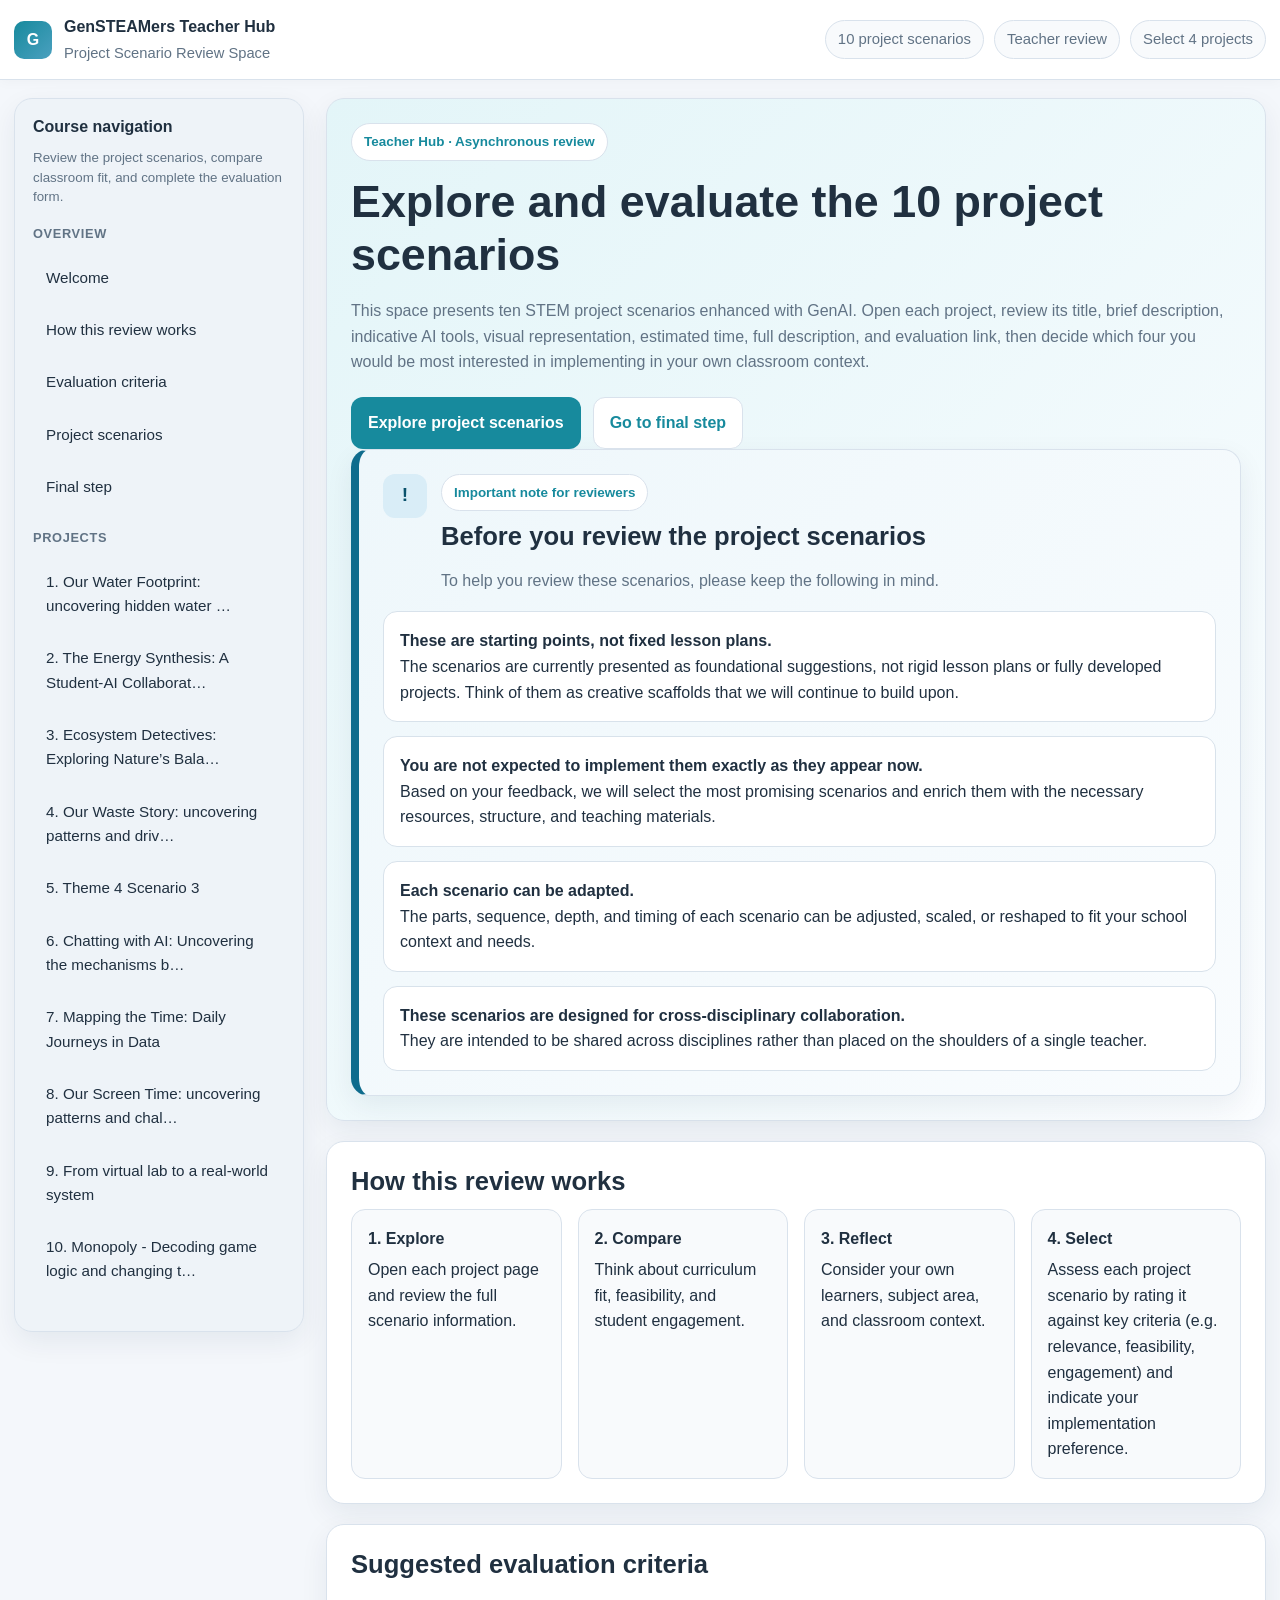
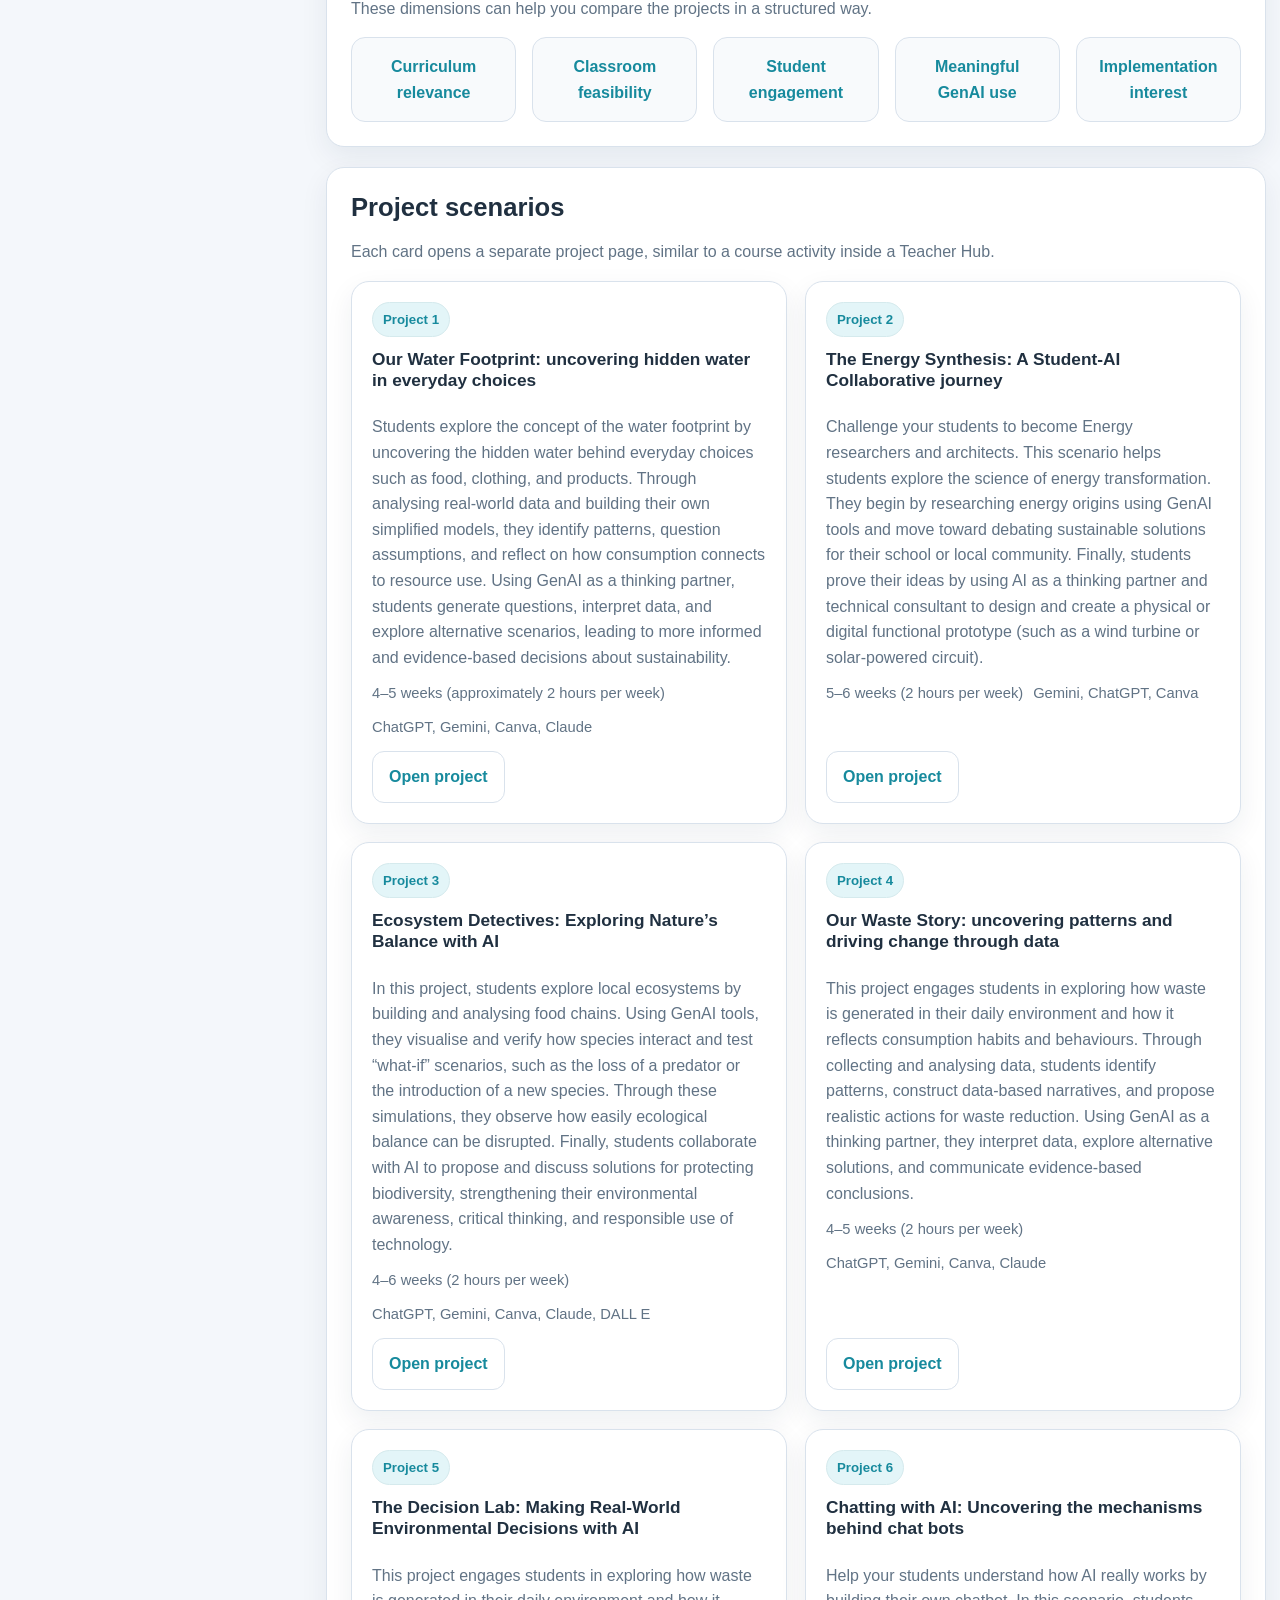
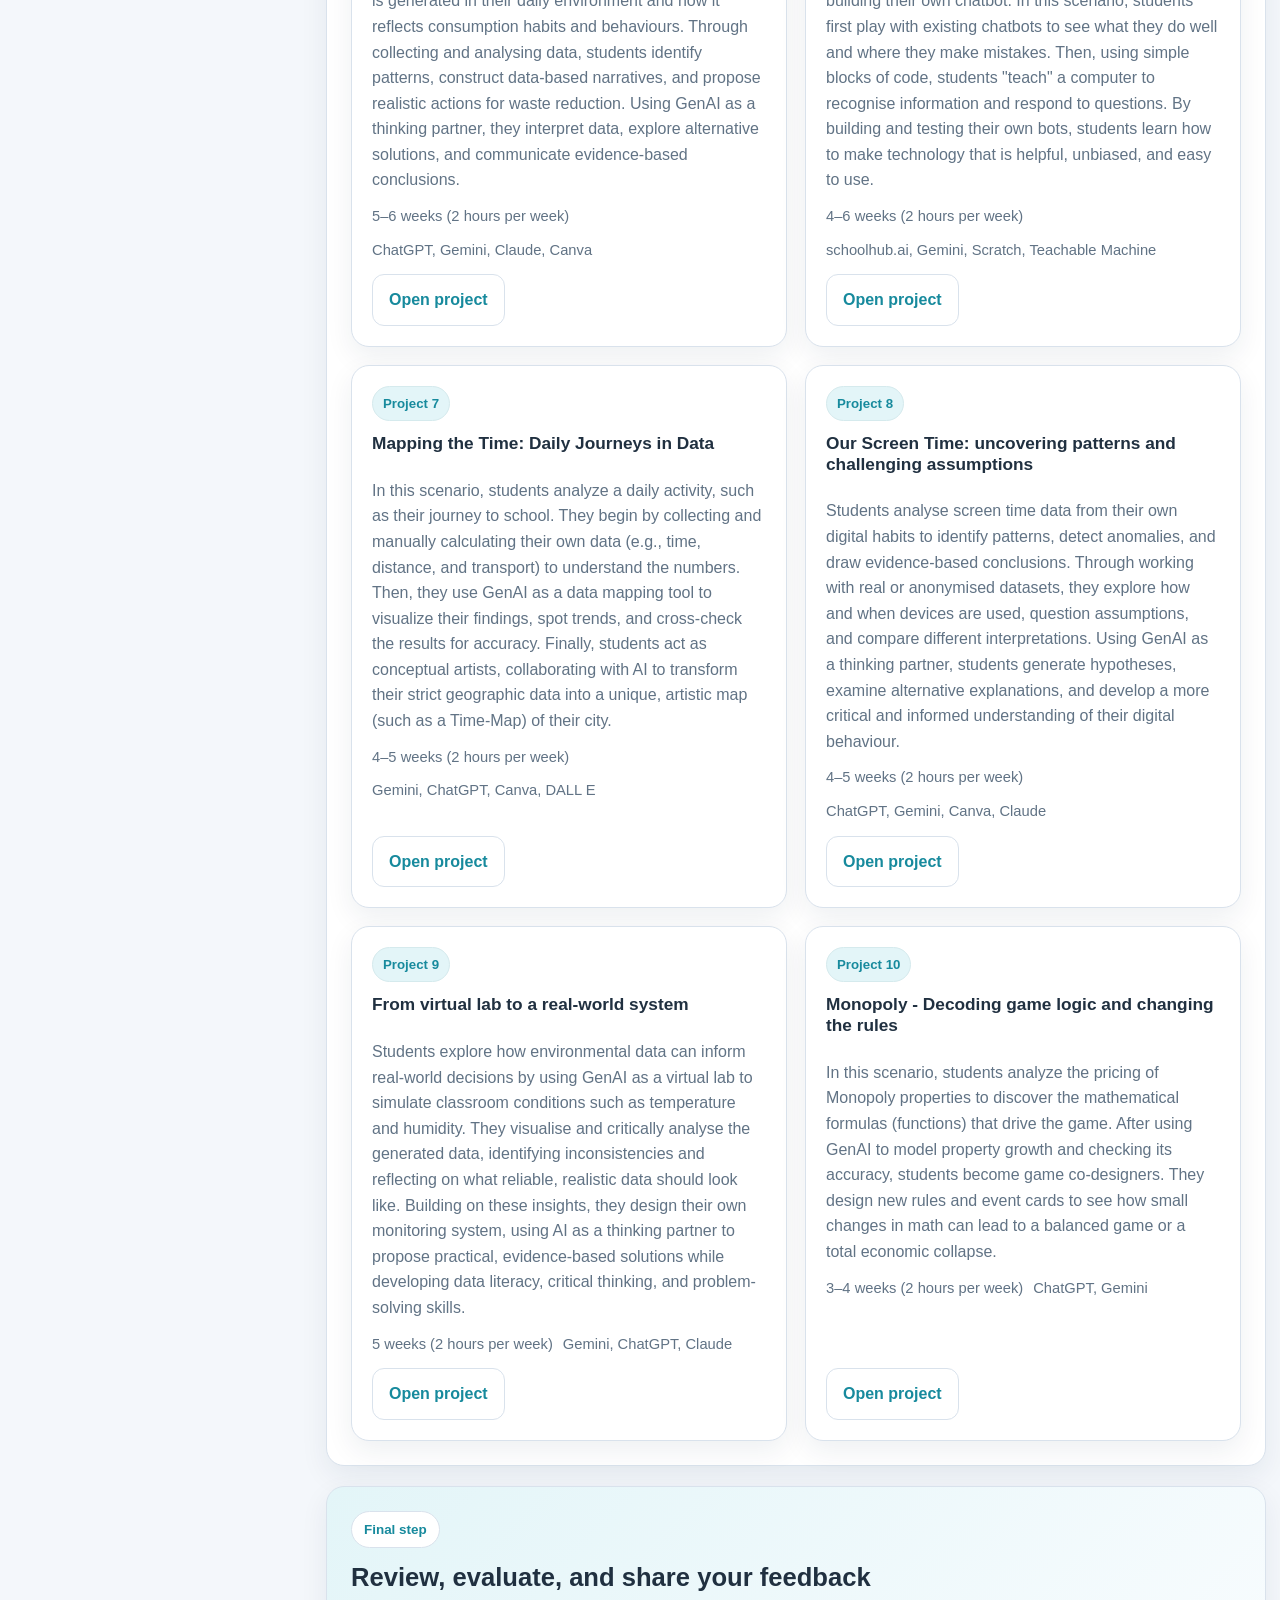
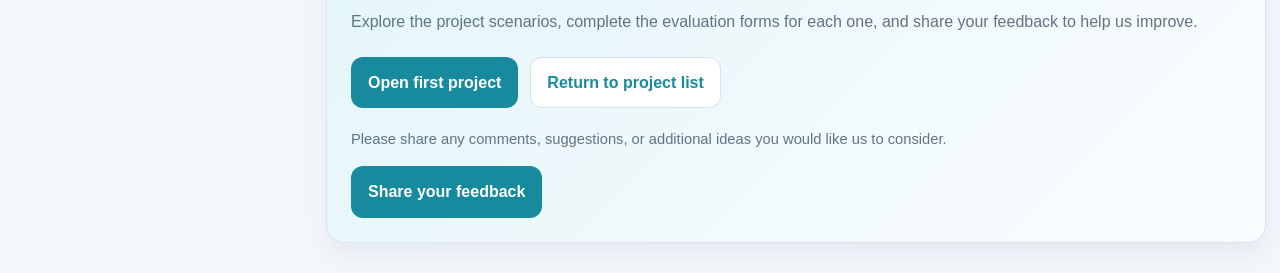
==== commit dd2e090c: "Update index.html" ====
--- a/index.html
+++ b/index.html
@@ -49,7 +49,7 @@
     <main class="content">
       <section id="welcome" class="panel hero">
         <div class="eyebrow">Teacher Hub · Asynchronous review</div>
-        <h1>Review the 10 project scenarios and select the four you would implement</h1>
+        <h1>Explore and evaluate the 10 project scenarios</h1>
         <p class="lead">
           This space presents ten STEM project scenarios enhanced with GenAI. Open each project, review its title, brief description, indicative AI tools, visual representation, estimated time, full description, and evaluation link, then decide which four you would be most interested in implementing in your own classroom context.
         </p>
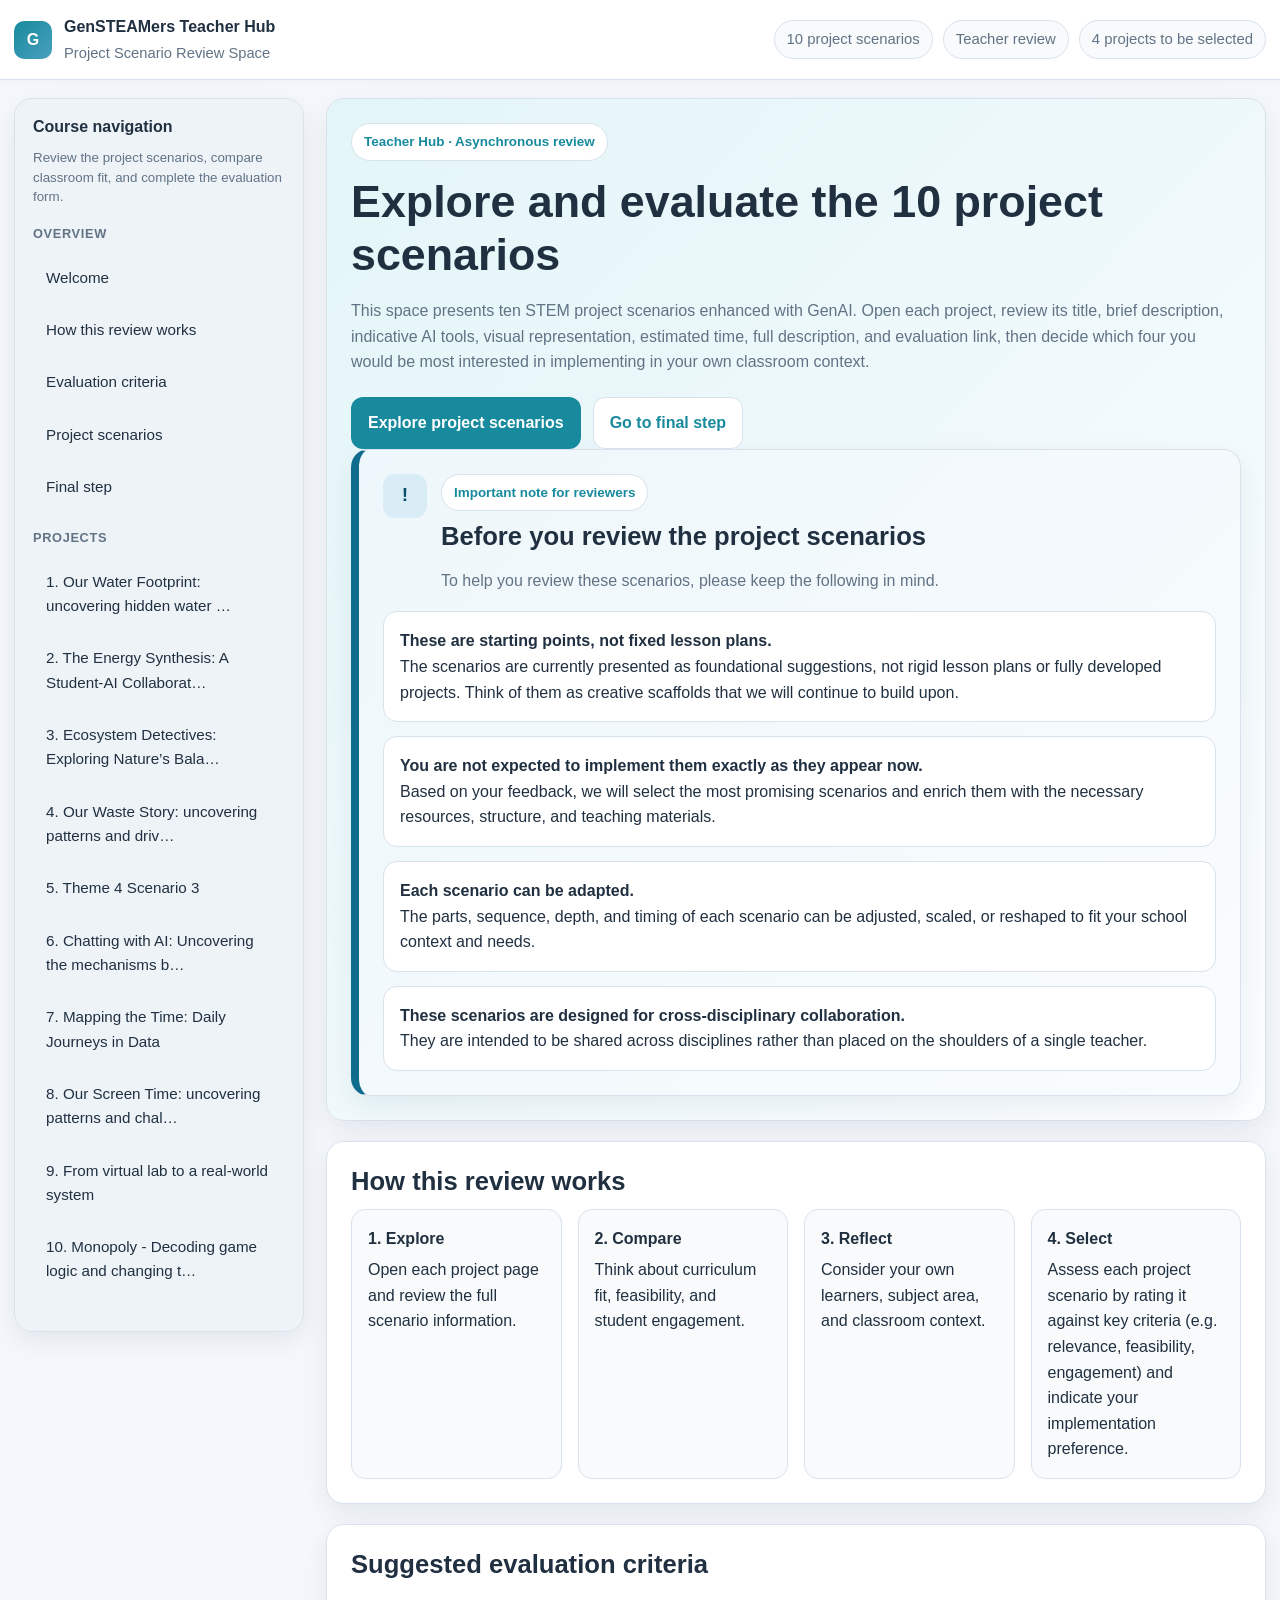
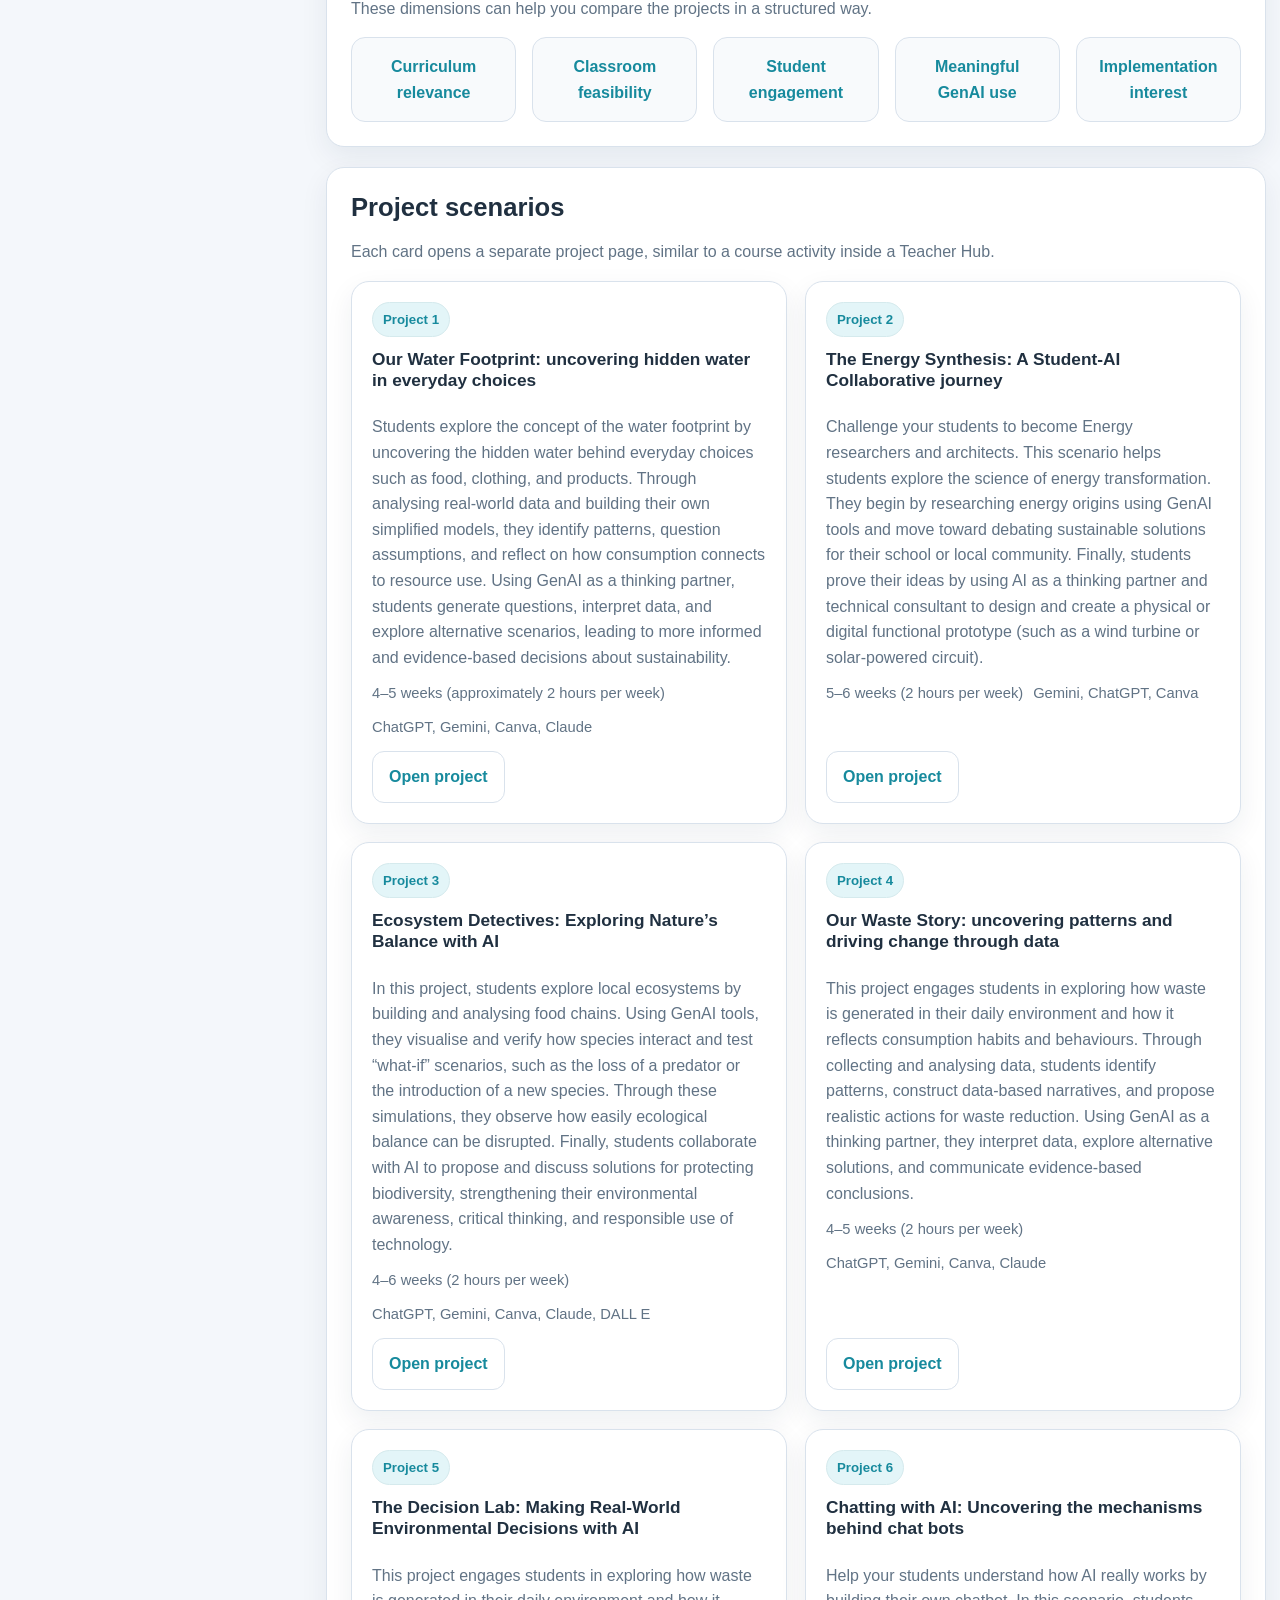
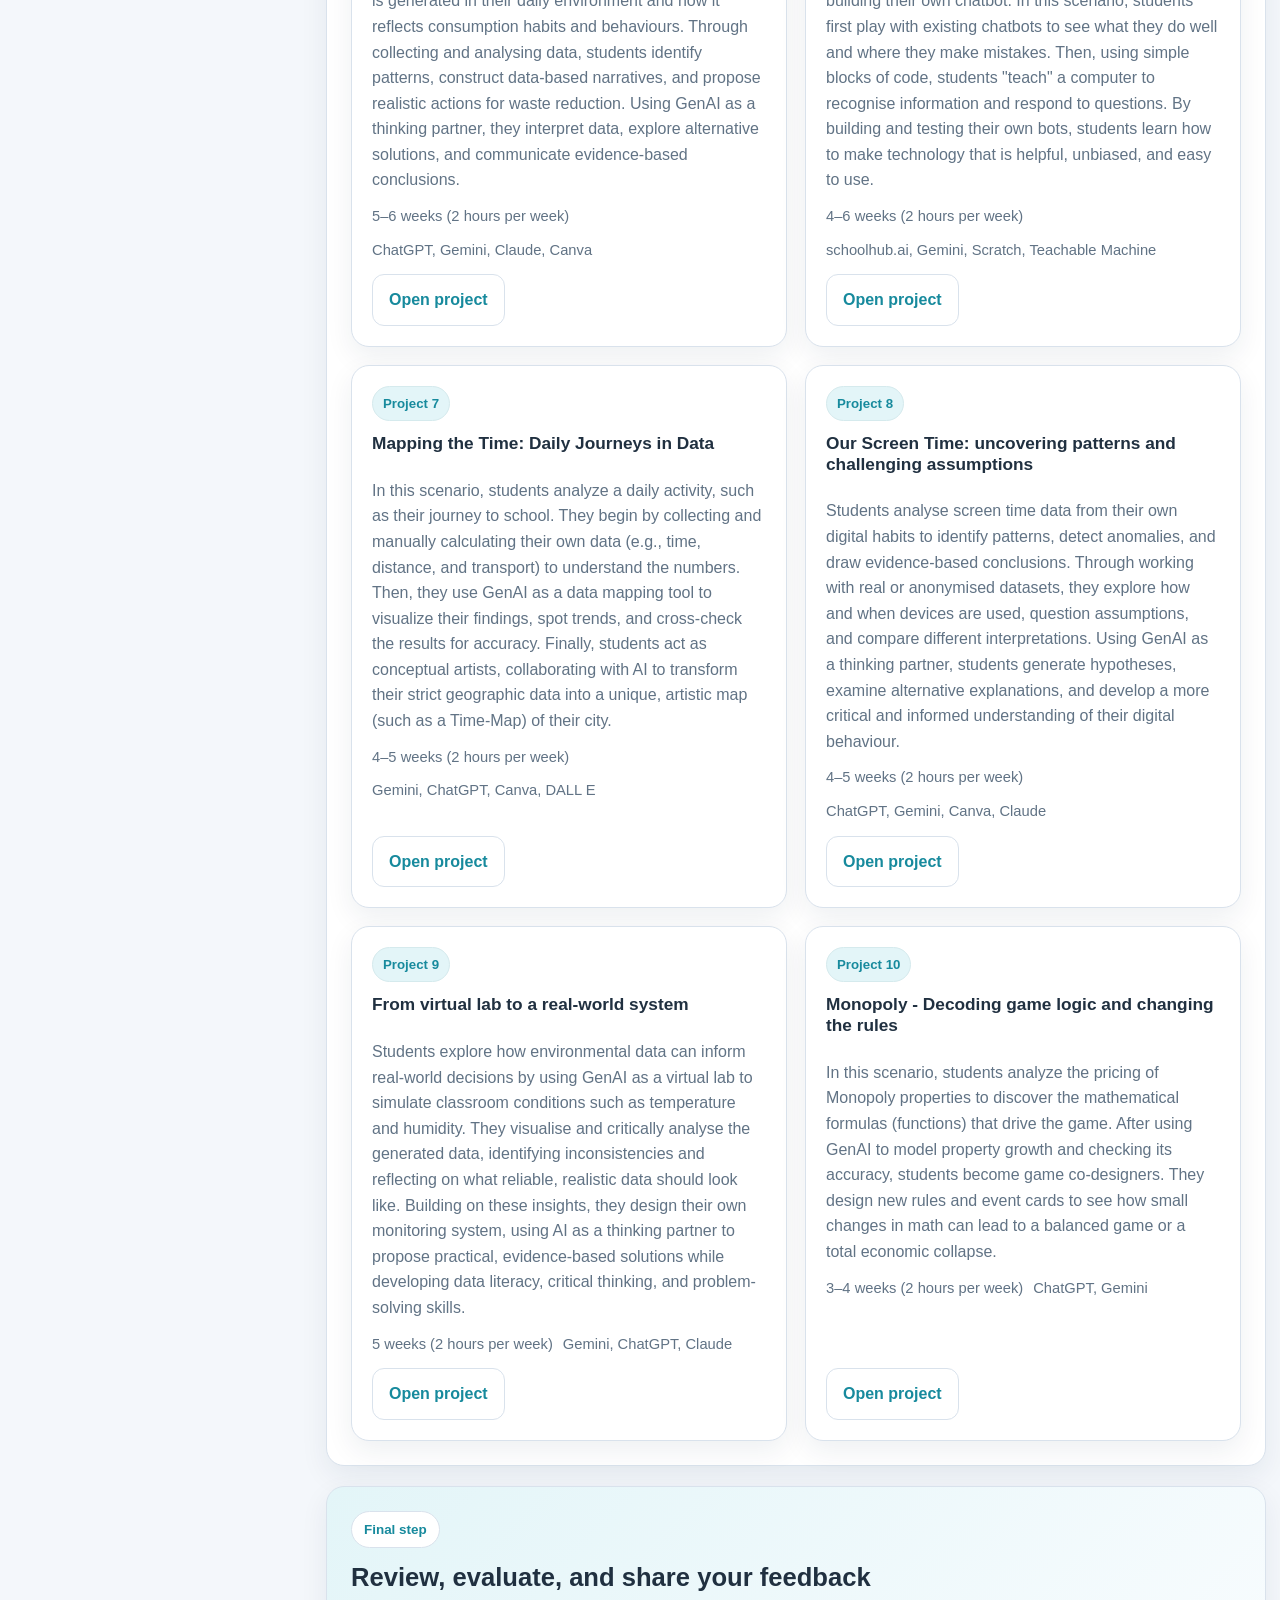
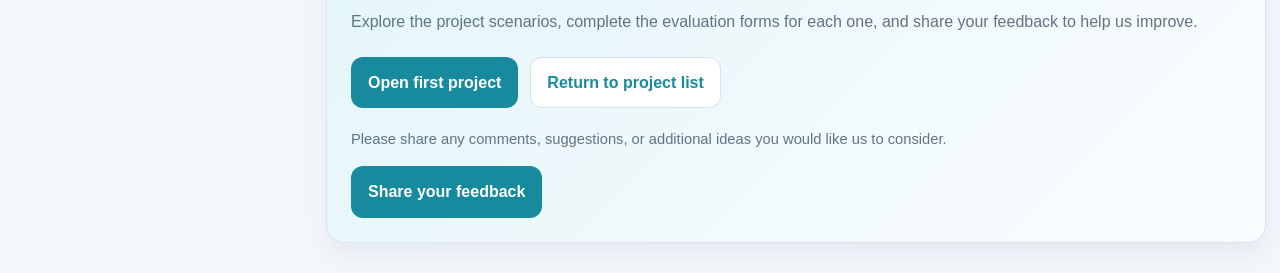
==== commit bd86b060: "Update index.html" ====
--- a/index.html
+++ b/index.html
@@ -19,7 +19,7 @@
       <div class="topbar-meta">
         <span class="pill">10 project scenarios</span>
         <span class="pill">Teacher review</span>
-        <span class="pill">Select 4 projects</span>
+        <span class="pill">4 projects to be selected</span>
       </div>
     </div>
   </header>
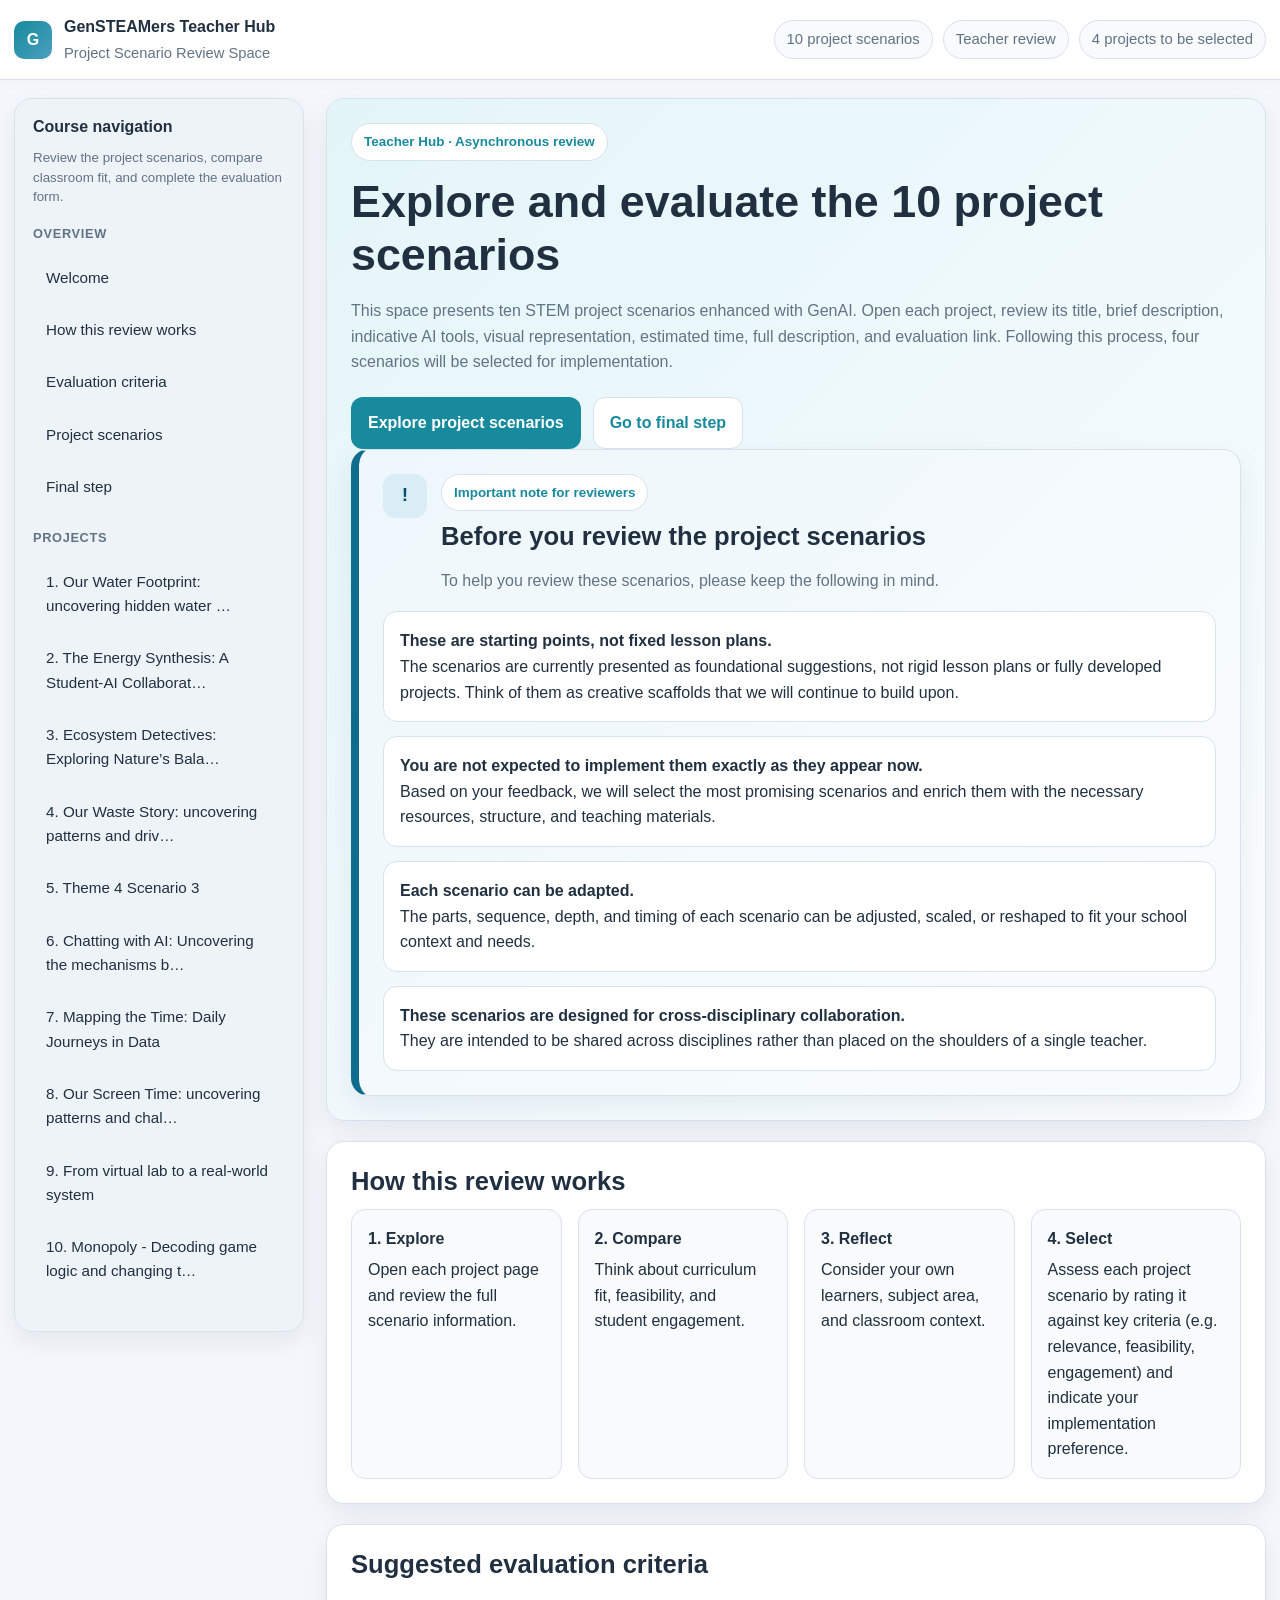
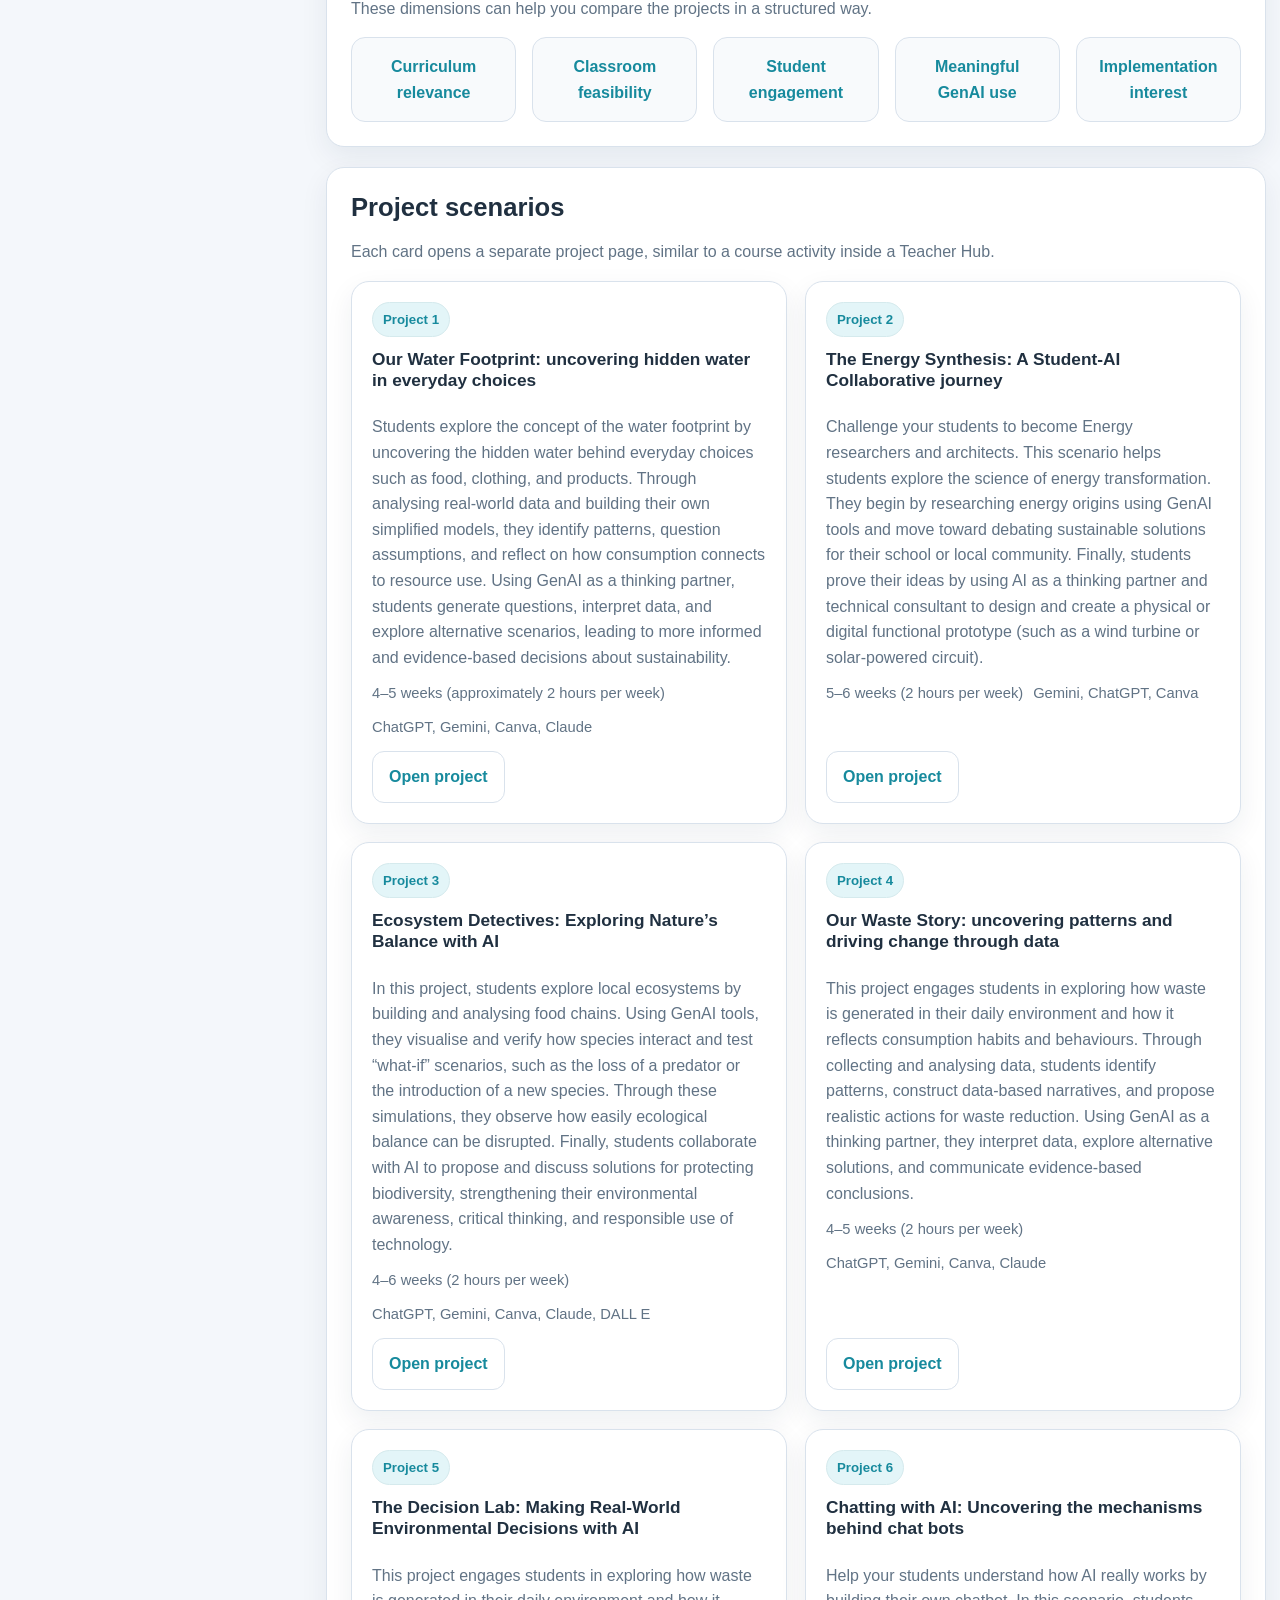
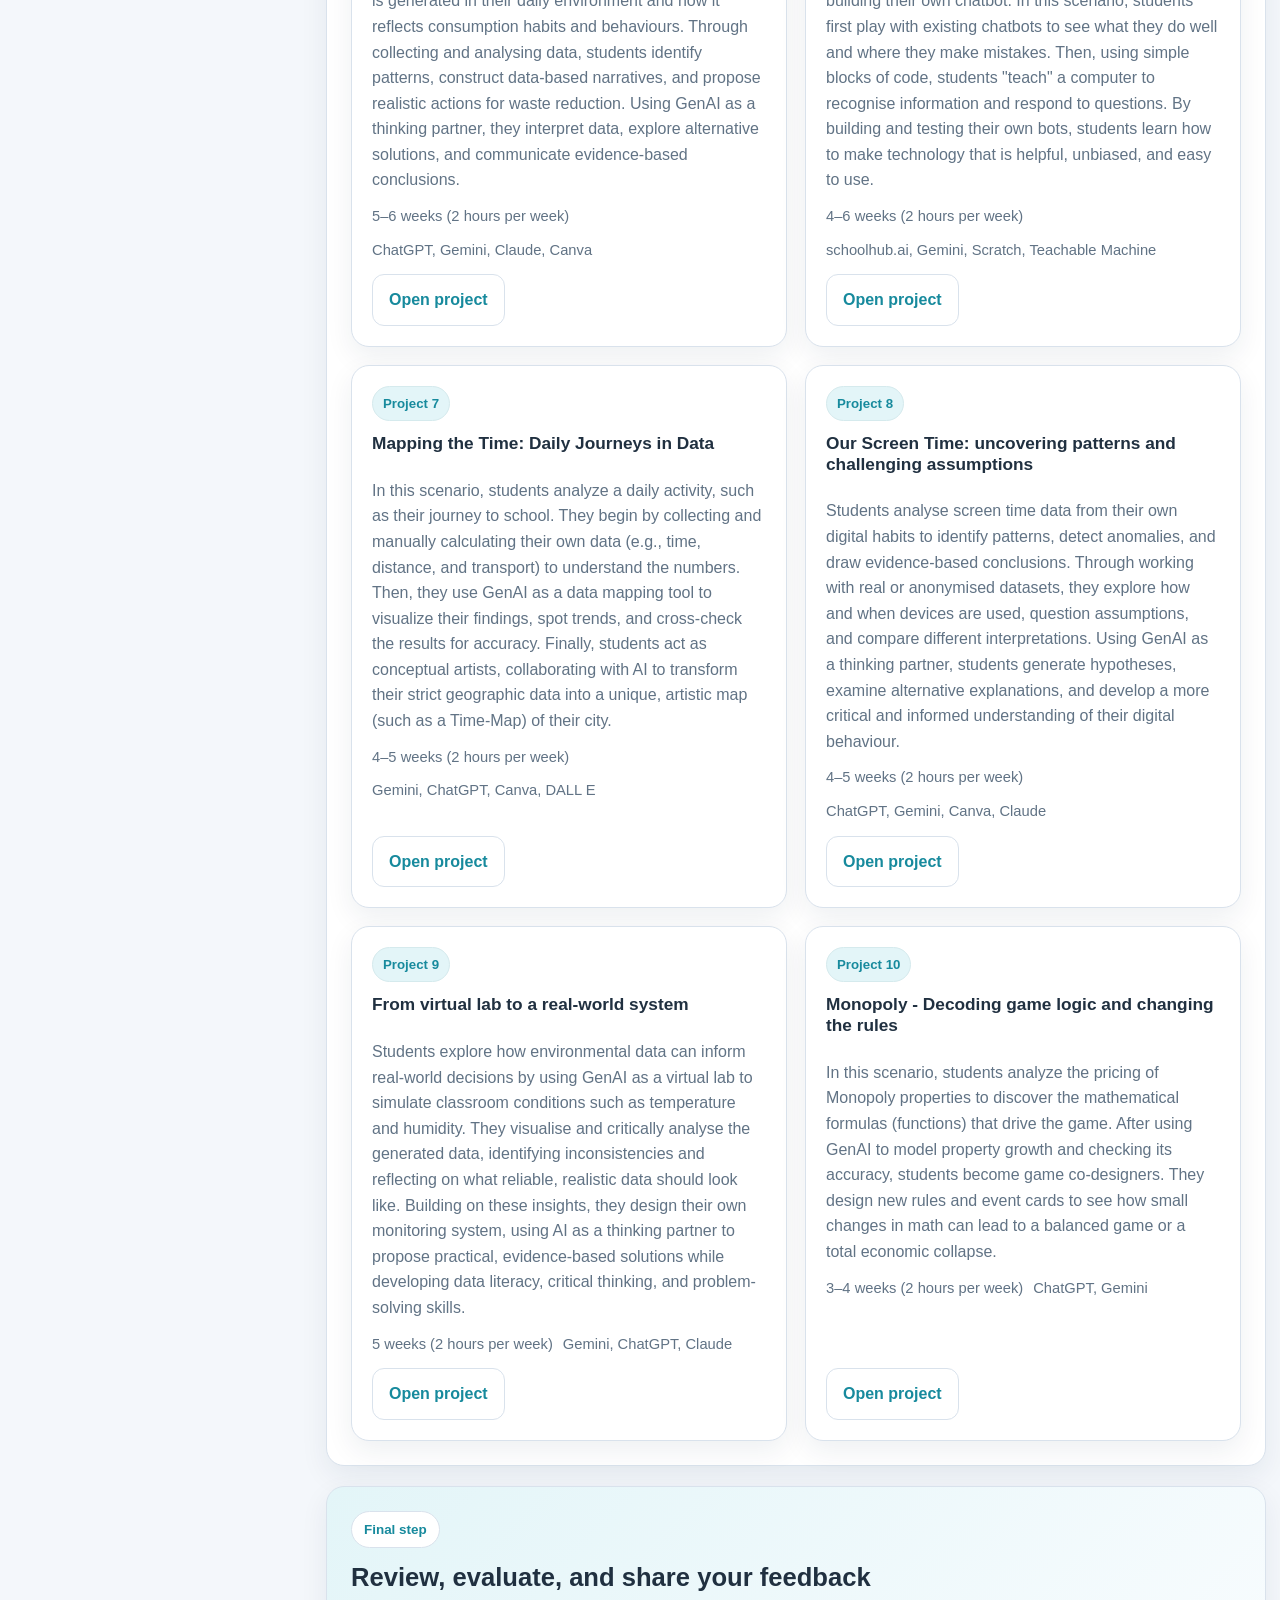
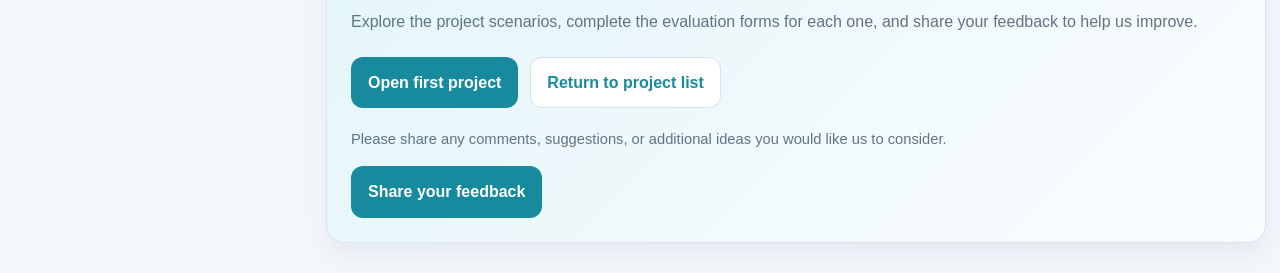
==== commit 2332f518: "Update index.html" ====
--- a/index.html
+++ b/index.html
@@ -51,7 +51,7 @@
         <div class="eyebrow">Teacher Hub · Asynchronous review</div>
         <h1>Explore and evaluate the 10 project scenarios</h1>
         <p class="lead">
-          This space presents ten STEM project scenarios enhanced with GenAI. Open each project, review its title, brief description, indicative AI tools, visual representation, estimated time, full description, and evaluation link, then decide which four you would be most interested in implementing in your own classroom context.
+          This space presents ten STEM project scenarios enhanced with GenAI. Open each project, review its title, brief description, indicative AI tools, visual representation, estimated time, full description, and evaluation link. Following this process, four scenarios will be selected for implementation.
         </p>
         <div class="actions">
           <a class="btn btn-primary" href="#projects">Explore project scenarios</a>
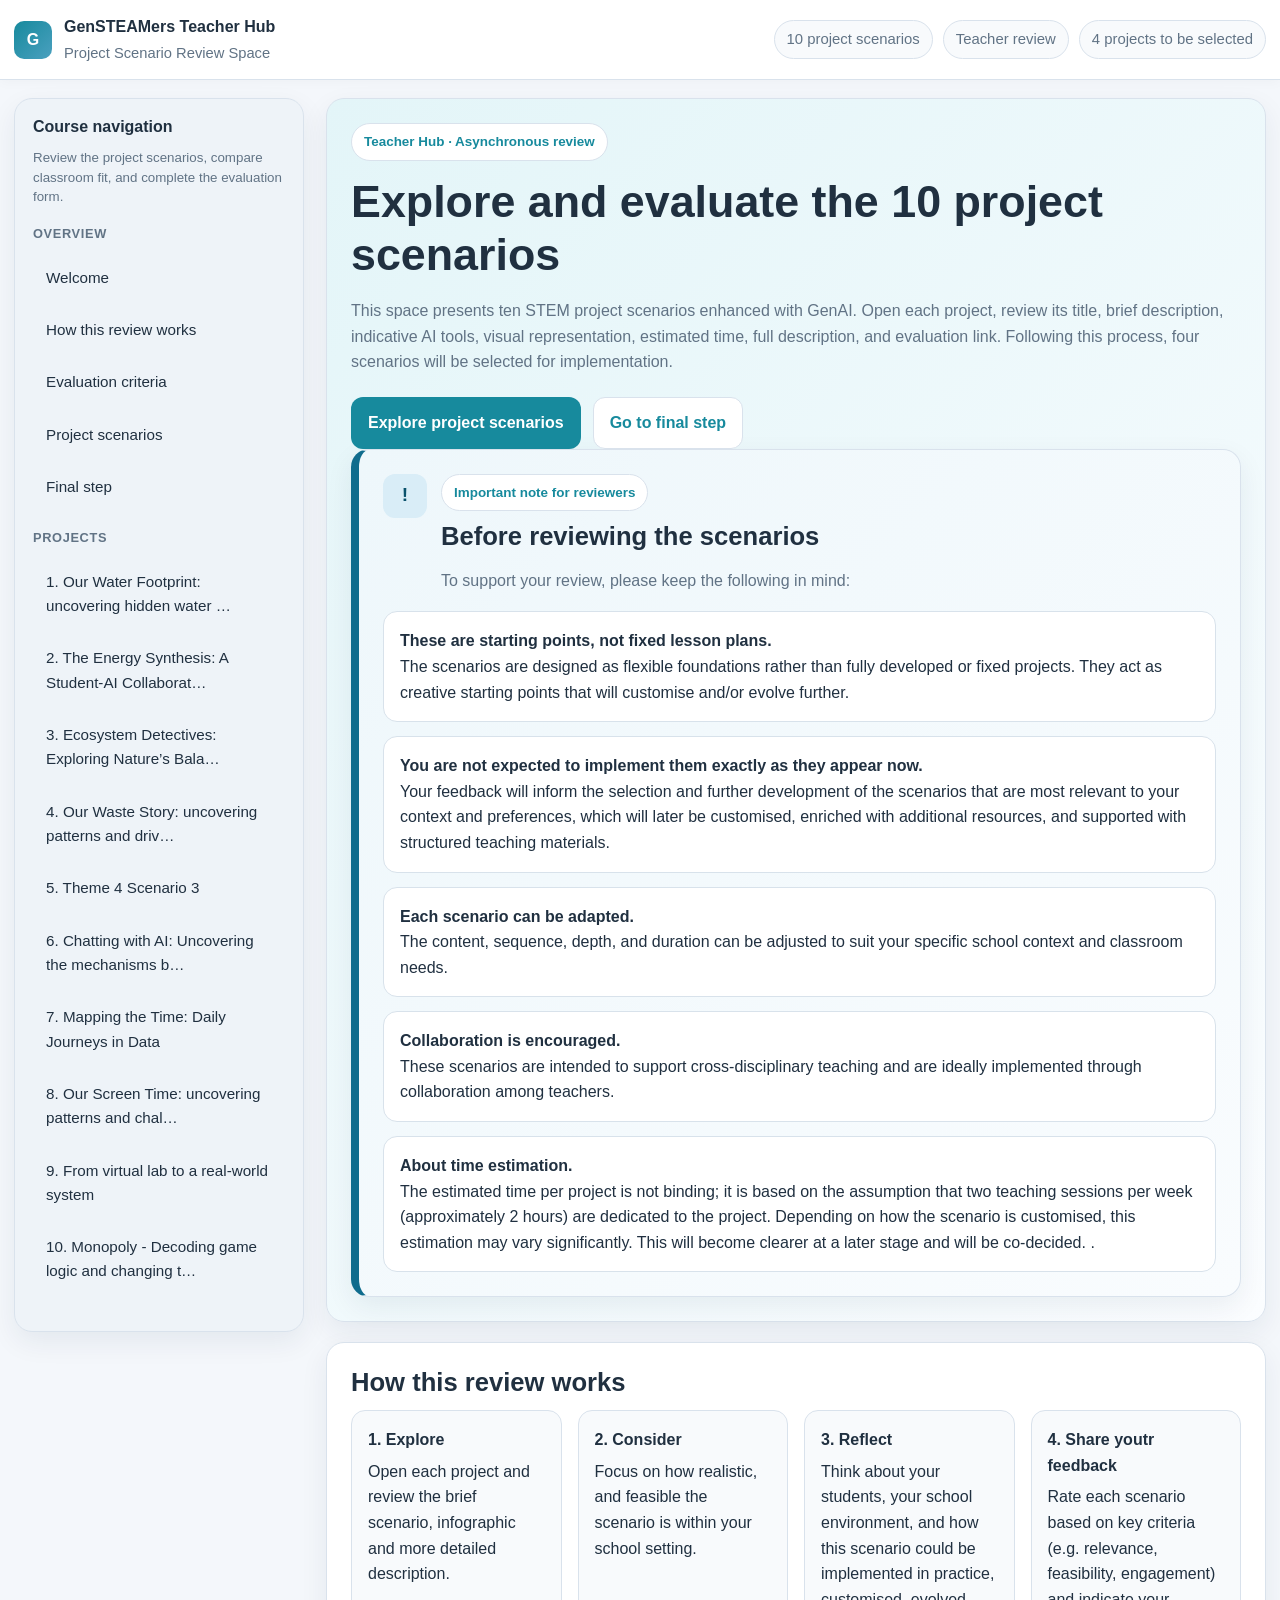
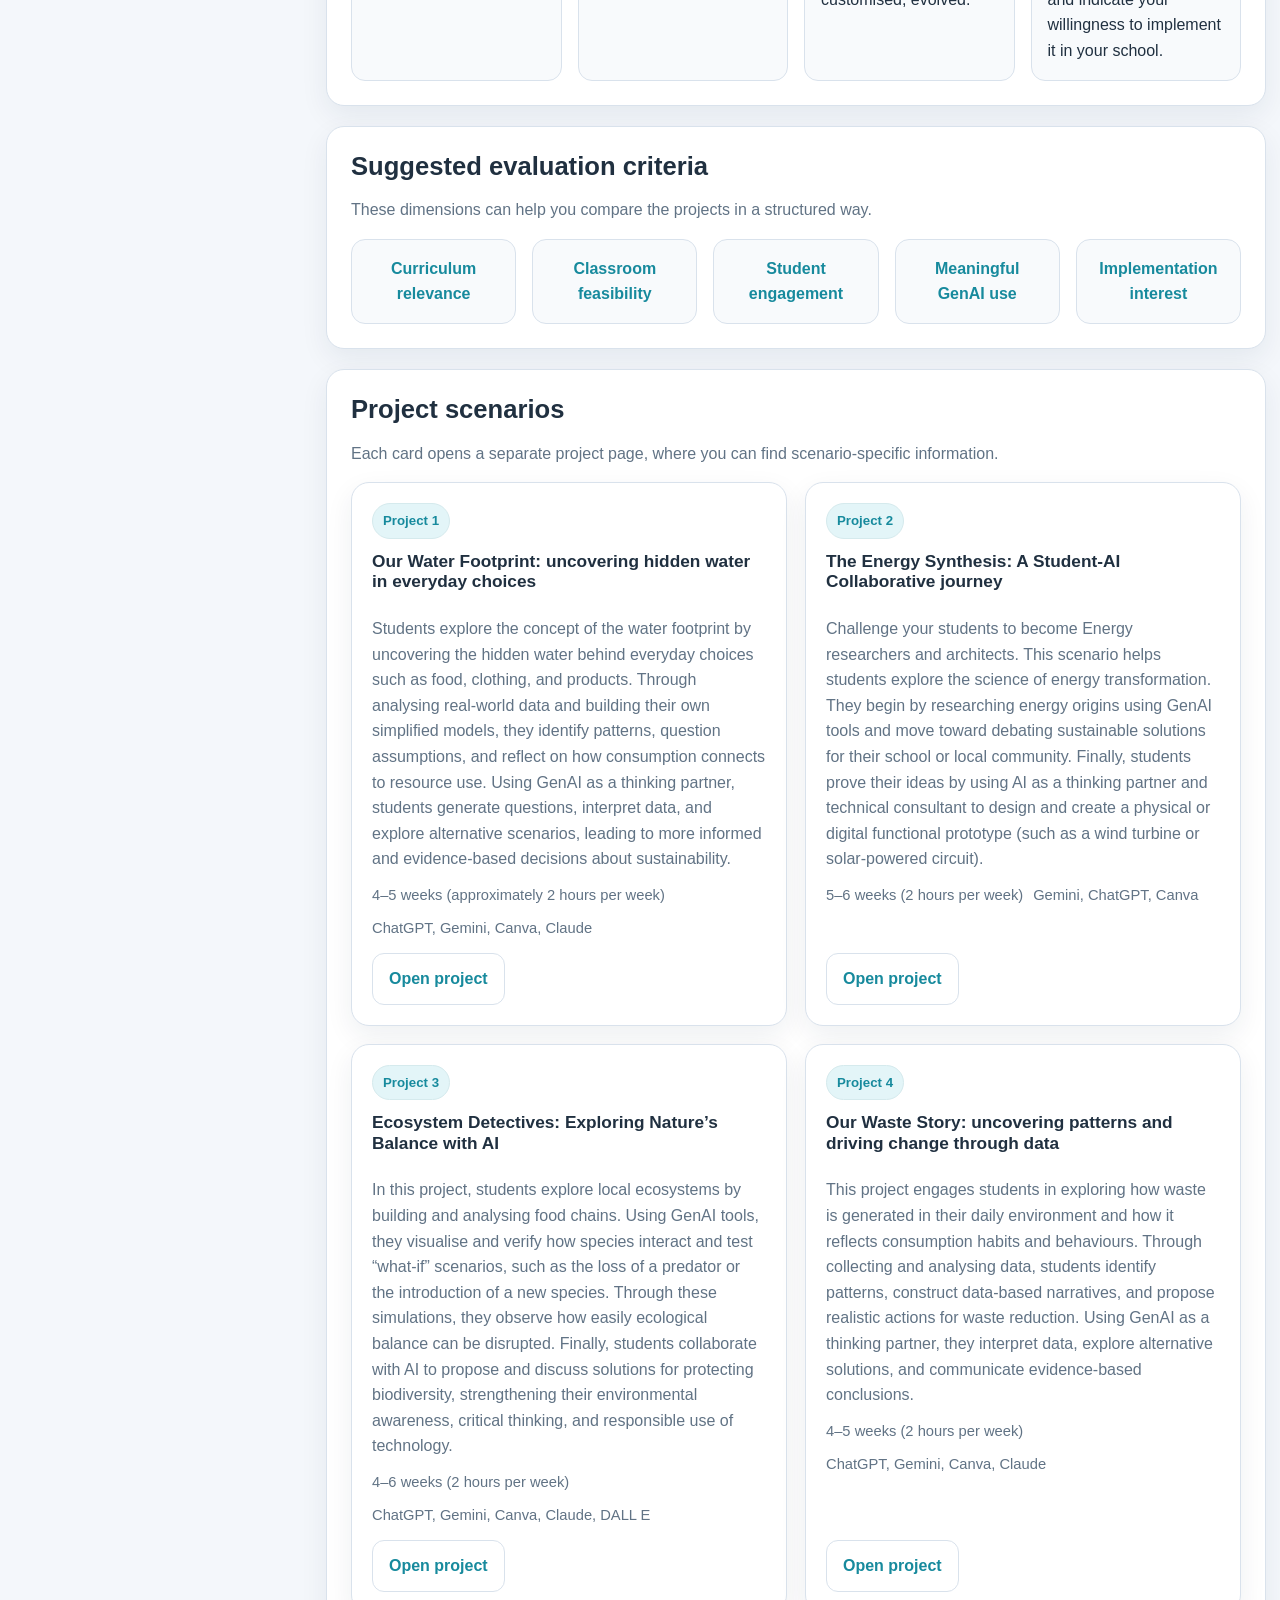
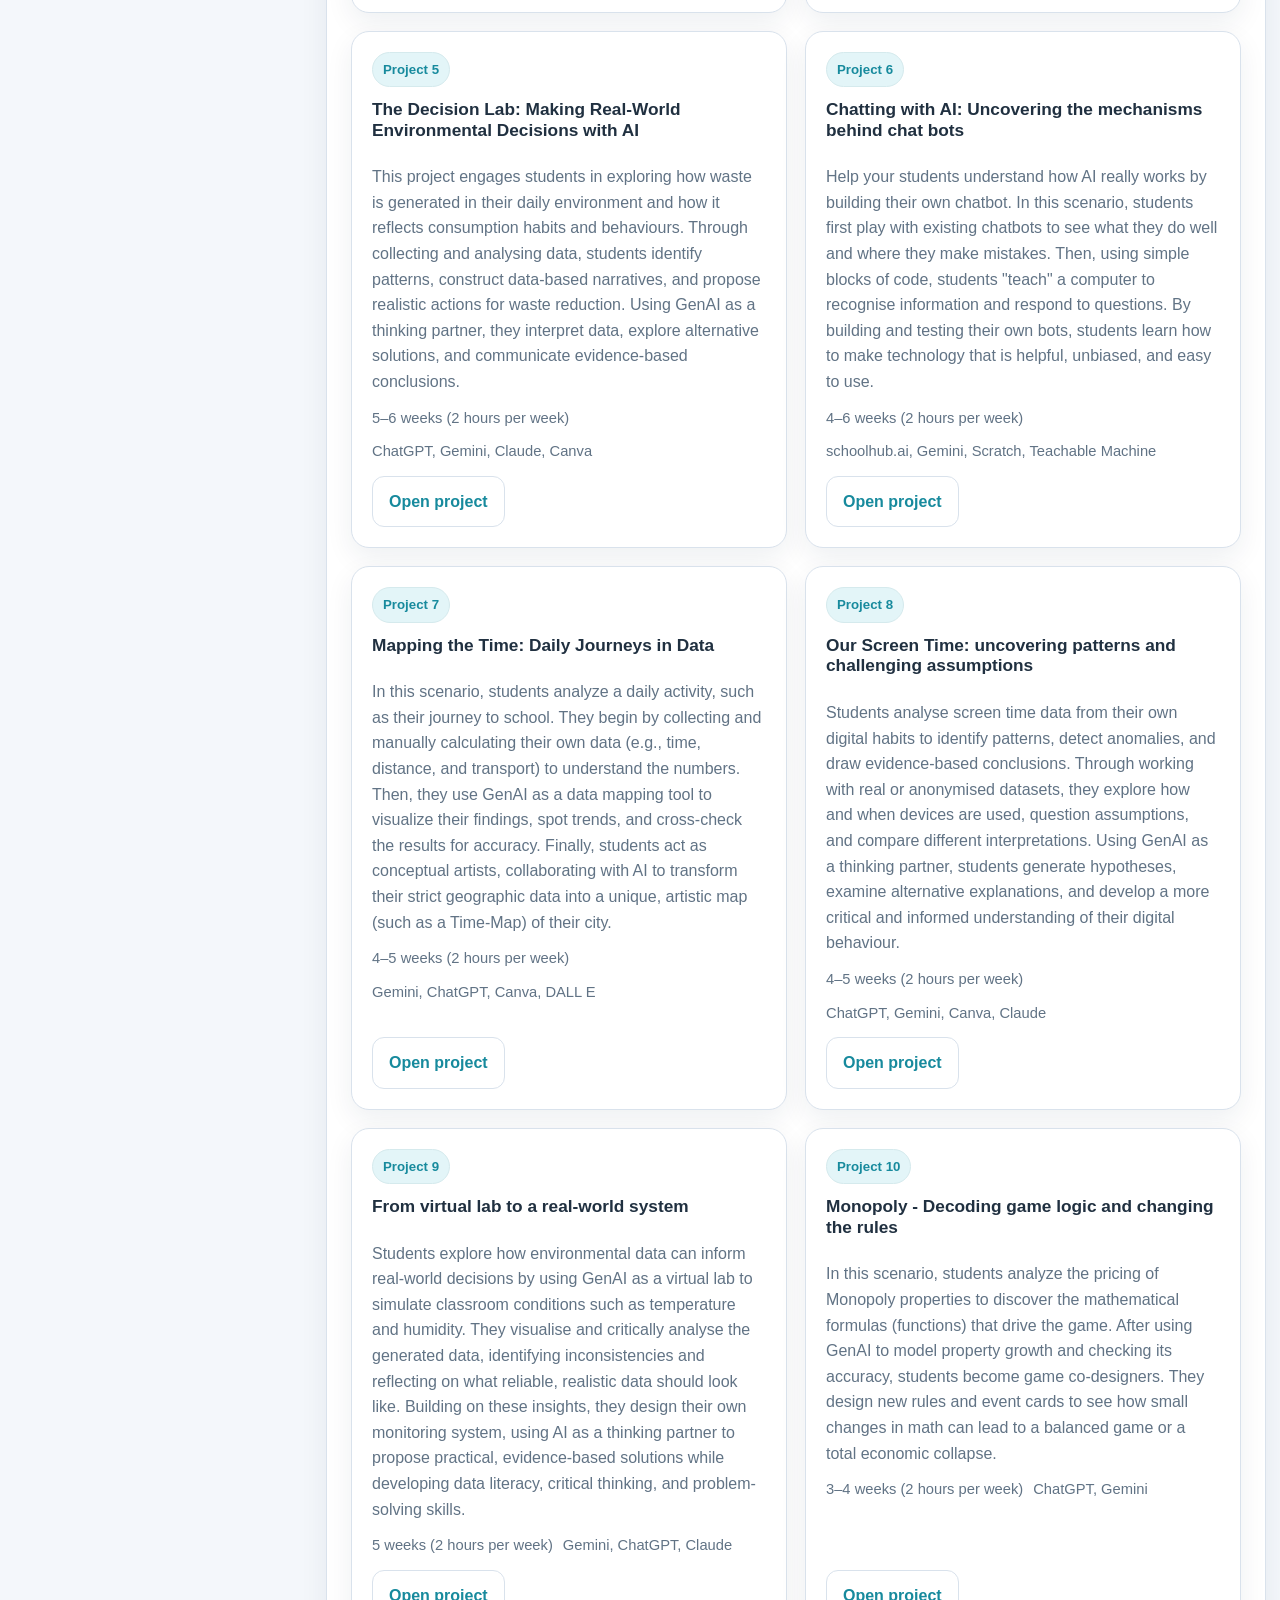
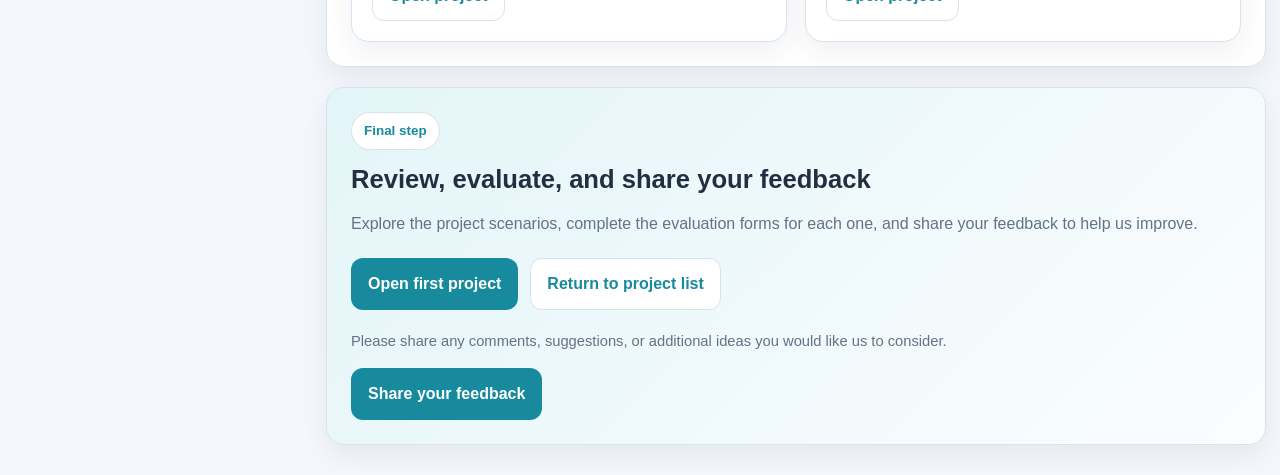
==== commit 90f1769d: "Update index.html" ====
--- a/index.html
+++ b/index.html
@@ -65,9 +65,9 @@
     </div>
     <div style="flex:1; min-width:260px;">
       <div class="eyebrow" style="margin-bottom:10px;">Important note for reviewers</div>
-      <h2 style="margin-bottom:10px;">Before you review the project scenarios</h2>
+      <h2 style="margin-bottom:10px;">Before reviewing the scenarios</h2>
       <p class="muted" style="margin-bottom:0;">
-        To help you review these scenarios, please keep the following in mind.
+        To support your review, please keep the following in mind:
       </p>
     </div>
   </div>
@@ -75,23 +75,28 @@
   <div style="margin-top:18px; display:grid; gap:14px;">
     <div style="background:white; padding:16px; border-radius:14px; border:1px solid #d8e2eb;">
       <strong>These are starting points, not fixed lesson plans.</strong><br>
-      The scenarios are currently presented as foundational suggestions, not rigid lesson plans or fully developed projects. Think of them as creative scaffolds that we will continue to build upon.
-    </div>
+The scenarios are designed as flexible foundations rather than fully developed or fixed projects. They act as creative starting points that will customise and/or evolve further.     </div>
 
     <div style="background:white; padding:16px; border-radius:14px; border:1px solid #d8e2eb;">
       <strong>You are not expected to implement them exactly as they appear now.</strong><br>
-      Based on your feedback, we will select the most promising scenarios and enrich them with the necessary resources, structure, and teaching materials.
+      Your feedback will inform the selection and further development of the scenarios that are most relevant to your context and preferences, which will later be customised, enriched with additional resources, and supported with structured teaching materials.   
     </div>
 
     <div style="background:white; padding:16px; border-radius:14px; border:1px solid #d8e2eb;">
       <strong>Each scenario can be adapted.</strong><br>
-      The parts, sequence, depth, and timing of each scenario can be adjusted, scaled, or reshaped to fit your school context and needs.
-    </div>
-
-    <div style="background:white; padding:16px; border-radius:14px; border:1px solid #d8e2eb;">
-      <strong>These scenarios are designed for cross-disciplinary collaboration.</strong><br>
-      They are intended to be shared across disciplines rather than placed on the shoulders of a single teacher.
-    </div>
+      The content, sequence, depth, and duration can be adjusted to suit your specific school context and classroom needs. 
+    </div>
+
+    <div style="background:white; padding:16px; border-radius:14px; border:1px solid #d8e2eb;">
+      <strong>Collaboration is encouraged.</strong><br>
+      These scenarios are intended to support cross-disciplinary teaching and are ideally implemented through collaboration among teachers.
+    </div>
+
+    <div style="background:white; padding:16px; border-radius:14px; border:1px solid #d8e2eb;">
+      <strong>About time estimation.</strong><br>
+      The estimated time per project is not binding; it is based on the assumption that two teaching sessions per week (approximately 2 hours) are dedicated to the project. Depending on how the scenario is customised, this estimation may vary significantly. This will become clearer at a later stage and will be co-decided.  .
+    </div>
+    
   </div>
 </section>
         
@@ -100,10 +105,10 @@
       <section id="instructions" class="panel">
         <h2>How this review works</h2>
         <div class="overview-grid">
-          <div class="mini-card"><strong>1. Explore</strong><span>Open each project page and review the full scenario information.</span></div>
-          <div class="mini-card"><strong>2. Compare</strong><span>Think about curriculum fit, feasibility, and student engagement.</span></div>
-          <div class="mini-card"><strong>3. Reflect</strong><span>Consider your own learners, subject area, and classroom context.</span></div>
-          <div class="mini-card"><strong>4. Select</strong><span>Assess each project scenario by rating it against key criteria (e.g. relevance, feasibility, engagement) and indicate your implementation preference.</span></div>
+          <div class="mini-card"><strong>1. Explore</strong><span>Open each project and review the brief scenario, infographic and more detailed description.</span></div>
+          <div class="mini-card"><strong>2. Consider</strong><span>Focus on how realistic, and feasible the scenario is within your school setting.</span></div>
+          <div class="mini-card"><strong>3. Reflect</strong><span>Think about your students, your school environment, and how this scenario could be implemented in practice, customised, evolved.</span></div>
+          <div class="mini-card"><strong>4. Share youtr feedback</strong><span>Rate each scenario based on key criteria (e.g. relevance, feasibility, engagement) and indicate your willingness to implement it in your school.</span></div>
         </div>
       </section>
 
@@ -121,7 +126,7 @@
 
       <section id="projects" class="panel">
         <h2>Project scenarios</h2>
-        <p class="muted">Each card opens a separate project page, similar to a course activity inside a Teacher Hub.</p>
+        <p class="muted">Each card opens a separate project page, where you can find scenario-specific information.</p>
         <div class="projects-grid">
           
     <article class="project-card">
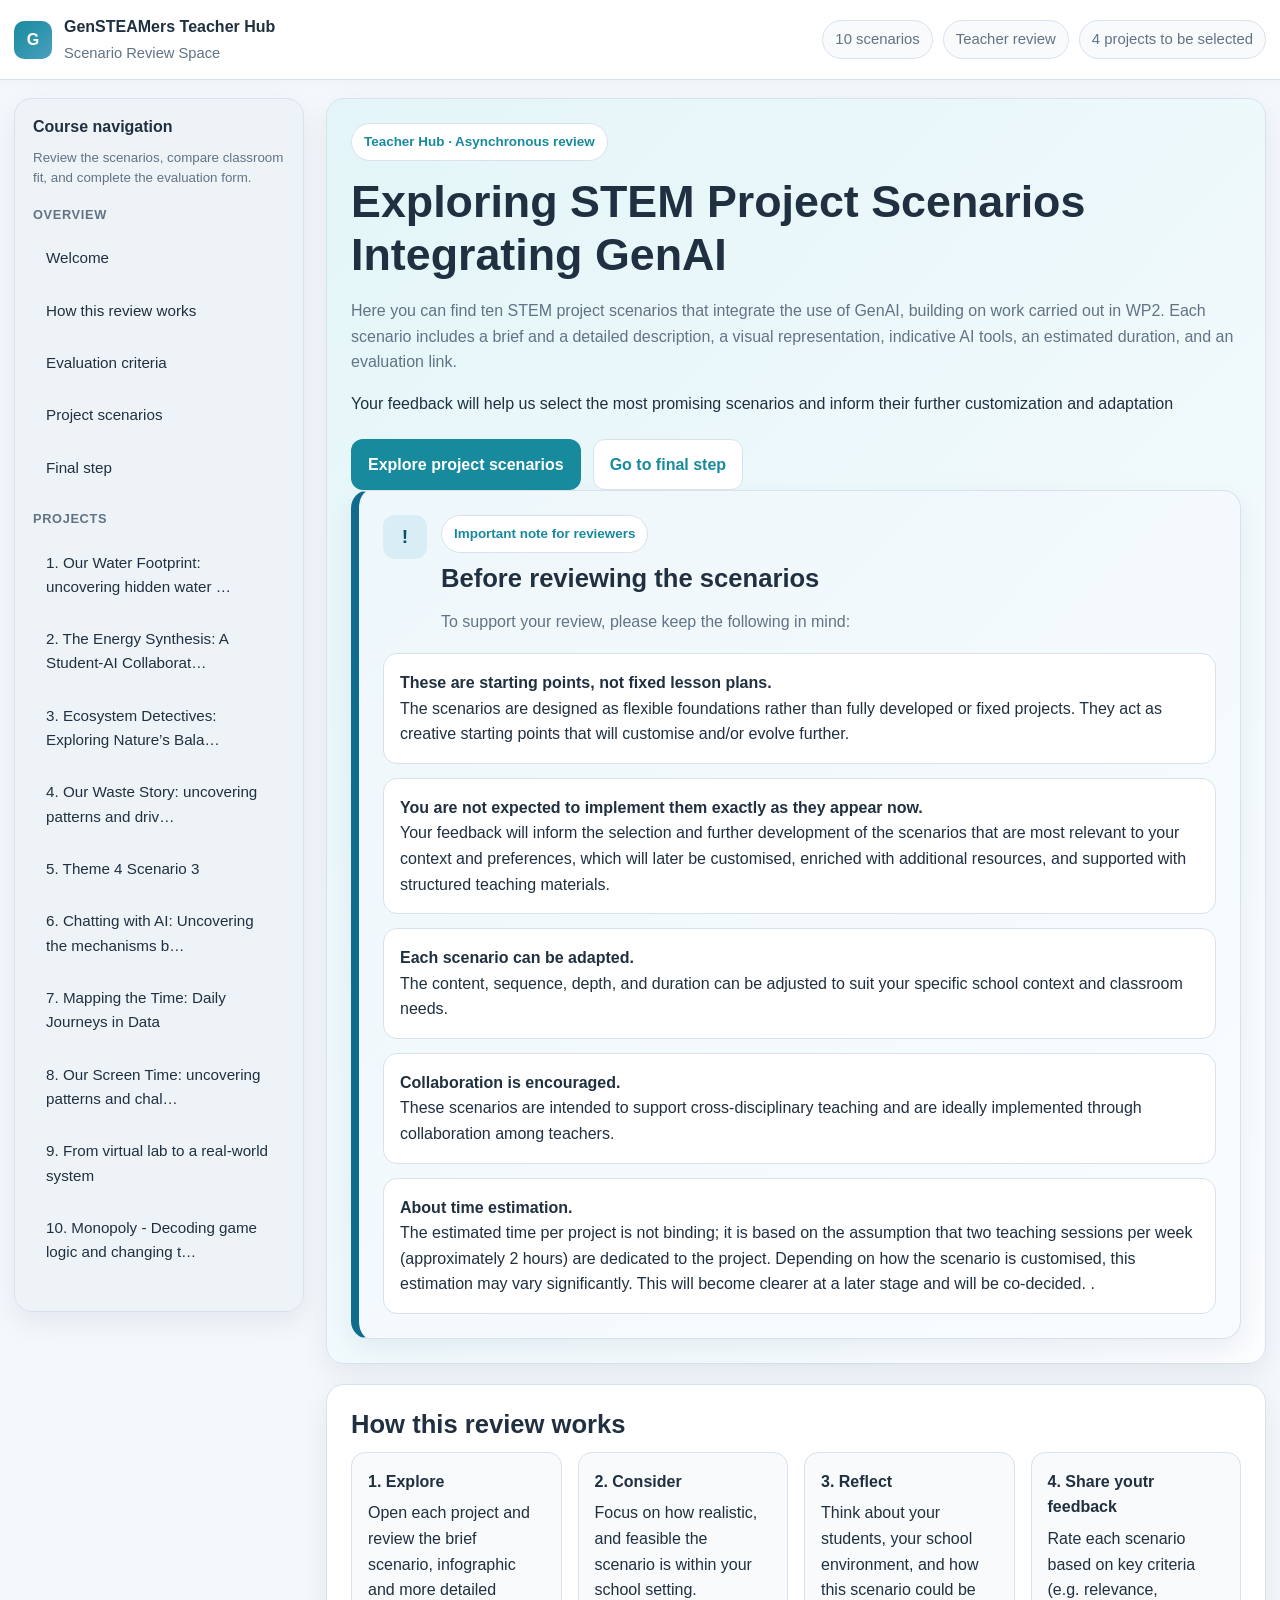
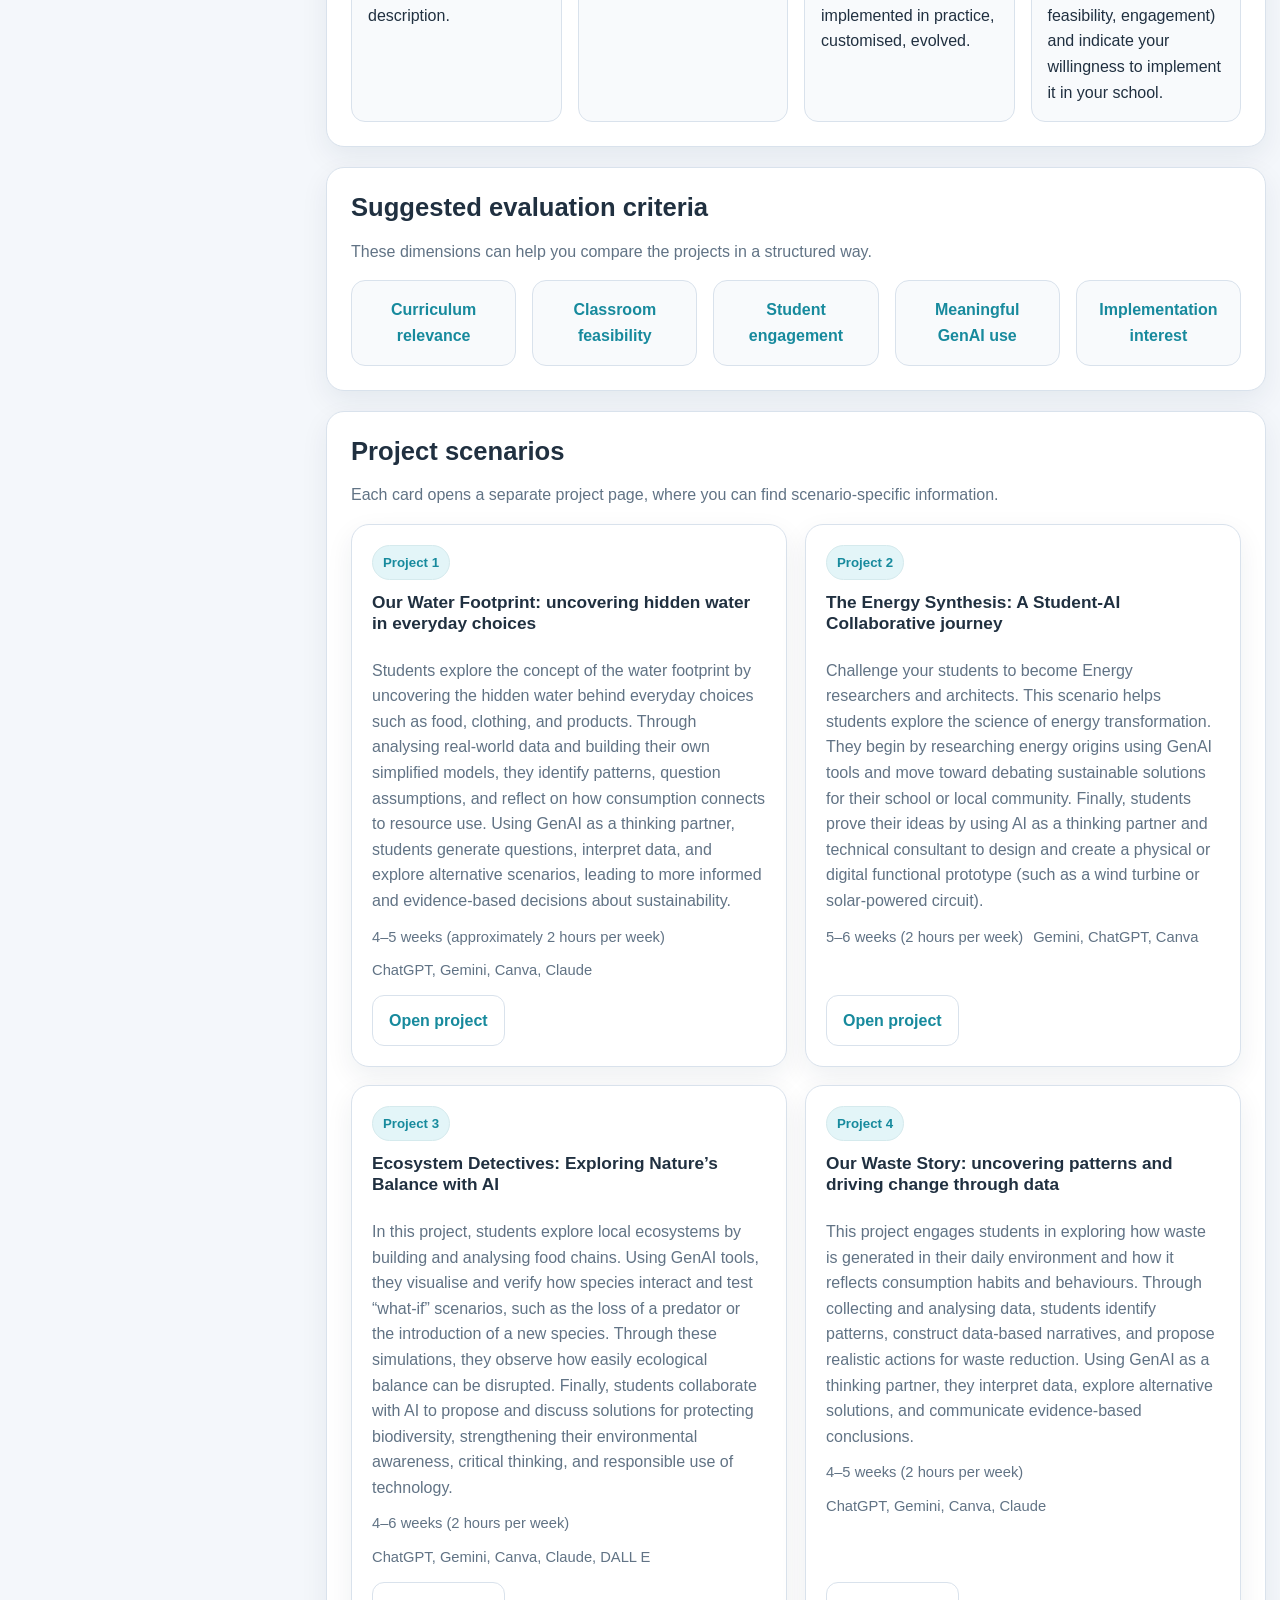
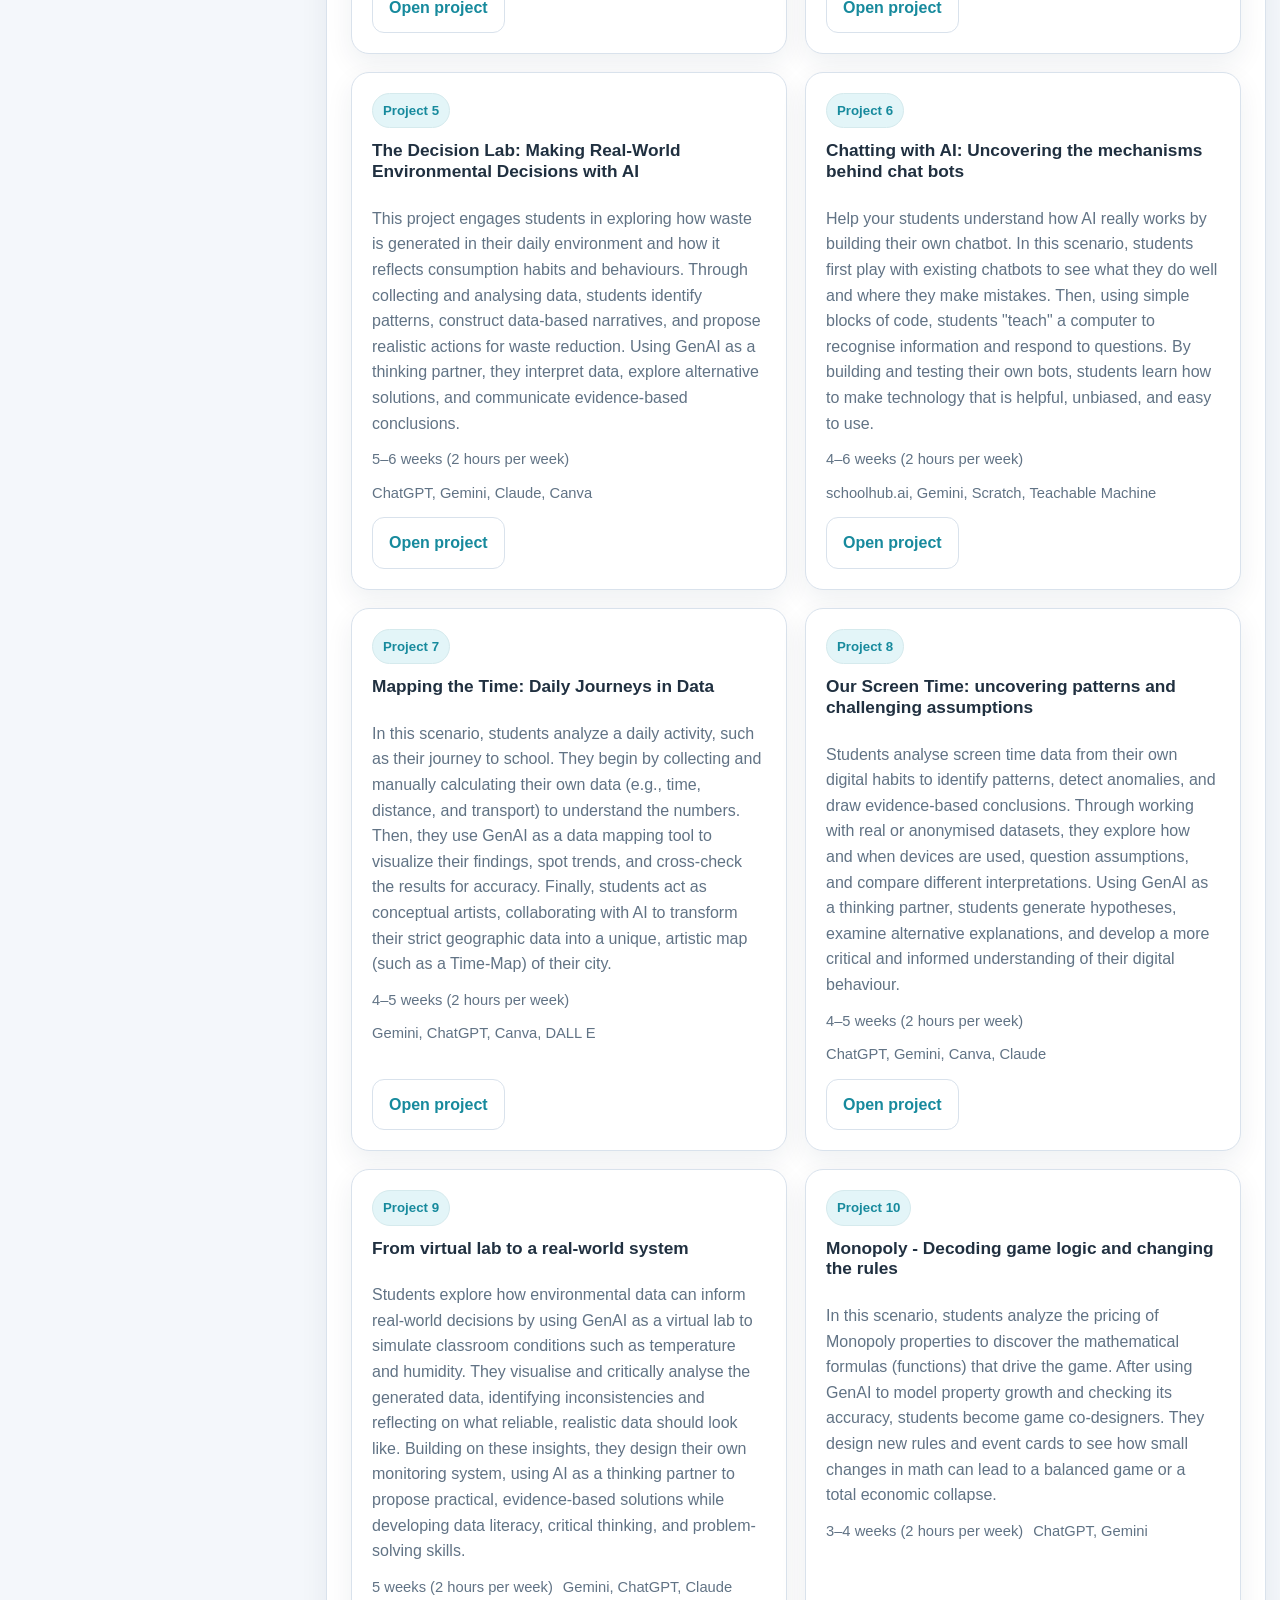
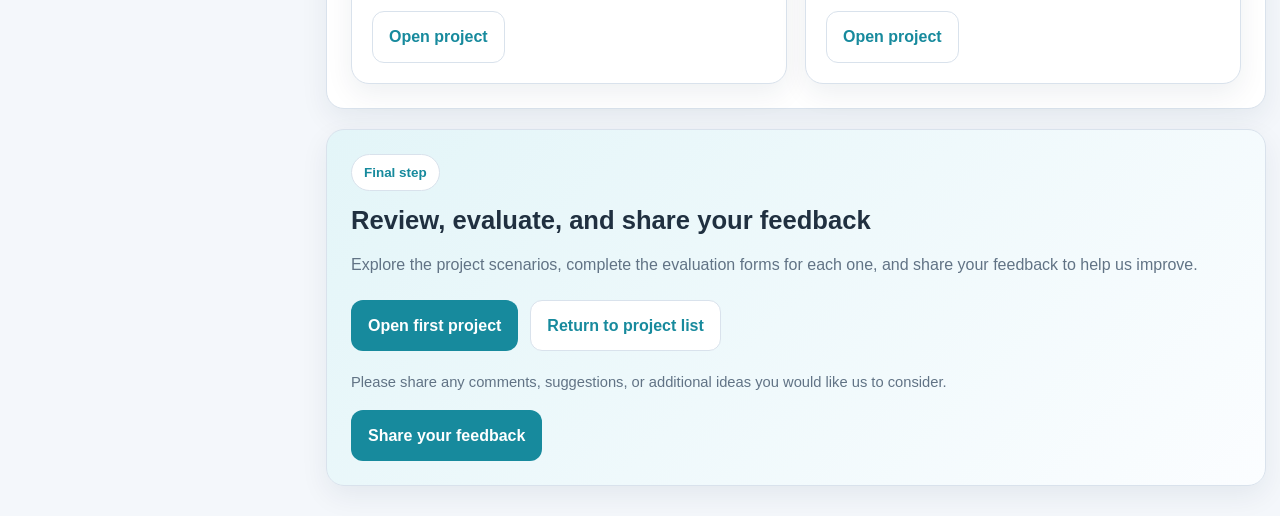
==== commit 34a45871: "Update index.html" ====
--- a/index.html
+++ b/index.html
@@ -3,7 +3,7 @@
 <head>
   <meta charset="UTF-8" />
   <meta name="viewport" content="width=device-width, initial-scale=1.0" />
-  <title>GenSTEAMers Teacher Hub | Project Scenario Review</title>
+  <title>GenSTEAMers Teacher Hub |  Scenario Review</title>
   <link rel="stylesheet" href="styles.css" />
 </head>
 <body class="aqua">
@@ -13,11 +13,11 @@
         <div class="brand-badge">G</div>
         <div>
           GenSTEAMers Teacher Hub<br>
-          <span style="font-weight:400;color:var(--muted);font-size:0.92rem;">Project Scenario Review Space</span>
+          <span style="font-weight:400;color:var(--muted);font-size:0.92rem;"> Scenario Review Space</span>
         </div>
       </div>
       <div class="topbar-meta">
-        <span class="pill">10 project scenarios</span>
+        <span class="pill">10 scenarios</span>
         <span class="pill">Teacher review</span>
         <span class="pill">4 projects to be selected</span>
       </div>
@@ -28,7 +28,7 @@
     <aside class="sidebar">
       <div class="sidebar-group">
         <h3>Course navigation</h3>
-        <small>Review the project scenarios, compare classroom fit, and complete the evaluation form.</small>
+        <small>Review the  scenarios, compare classroom fit, and complete the evaluation form.</small>
       </div>
 
       <div class="sidebar-group">
@@ -49,9 +49,11 @@
     <main class="content">
       <section id="welcome" class="panel hero">
         <div class="eyebrow">Teacher Hub · Asynchronous review</div>
-        <h1>Explore and evaluate the 10 project scenarios</h1>
+        <h1>Exploring STEM Project Scenarios Integrating GenAI</h1>
         <p class="lead">
-          This space presents ten STEM project scenarios enhanced with GenAI. Open each project, review its title, brief description, indicative AI tools, visual representation, estimated time, full description, and evaluation link. Following this process, four scenarios will be selected for implementation.
+Here you can find ten STEM project scenarios that integrate the use of GenAI, building on work carried out in WP2. Each scenario includes a brief and a detailed description, a visual representation, indicative AI tools, an estimated duration, and an evaluation link.
+
+<p>Your feedback will help us select the most promising scenarios and inform their further customization and adaptation </p>
         </p>
         <div class="actions">
           <a class="btn btn-primary" href="#projects">Explore project scenarios</a>
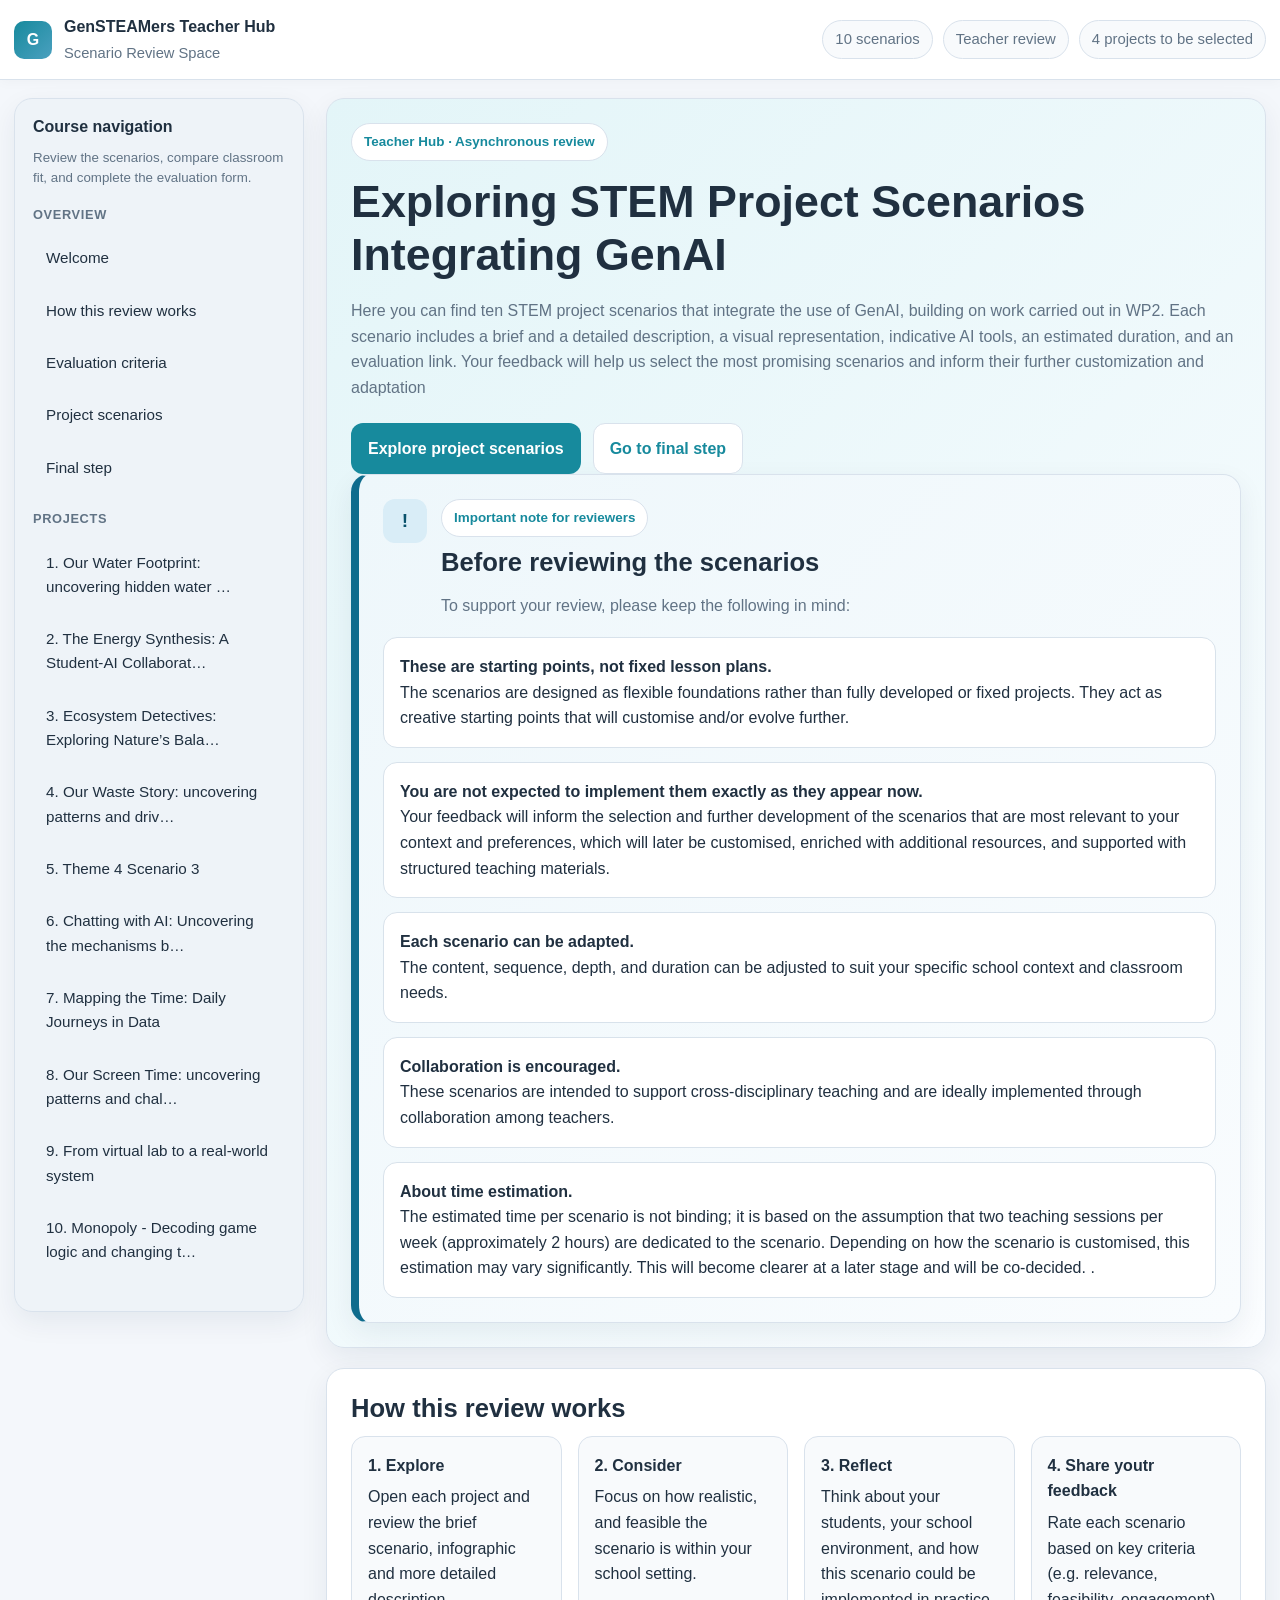
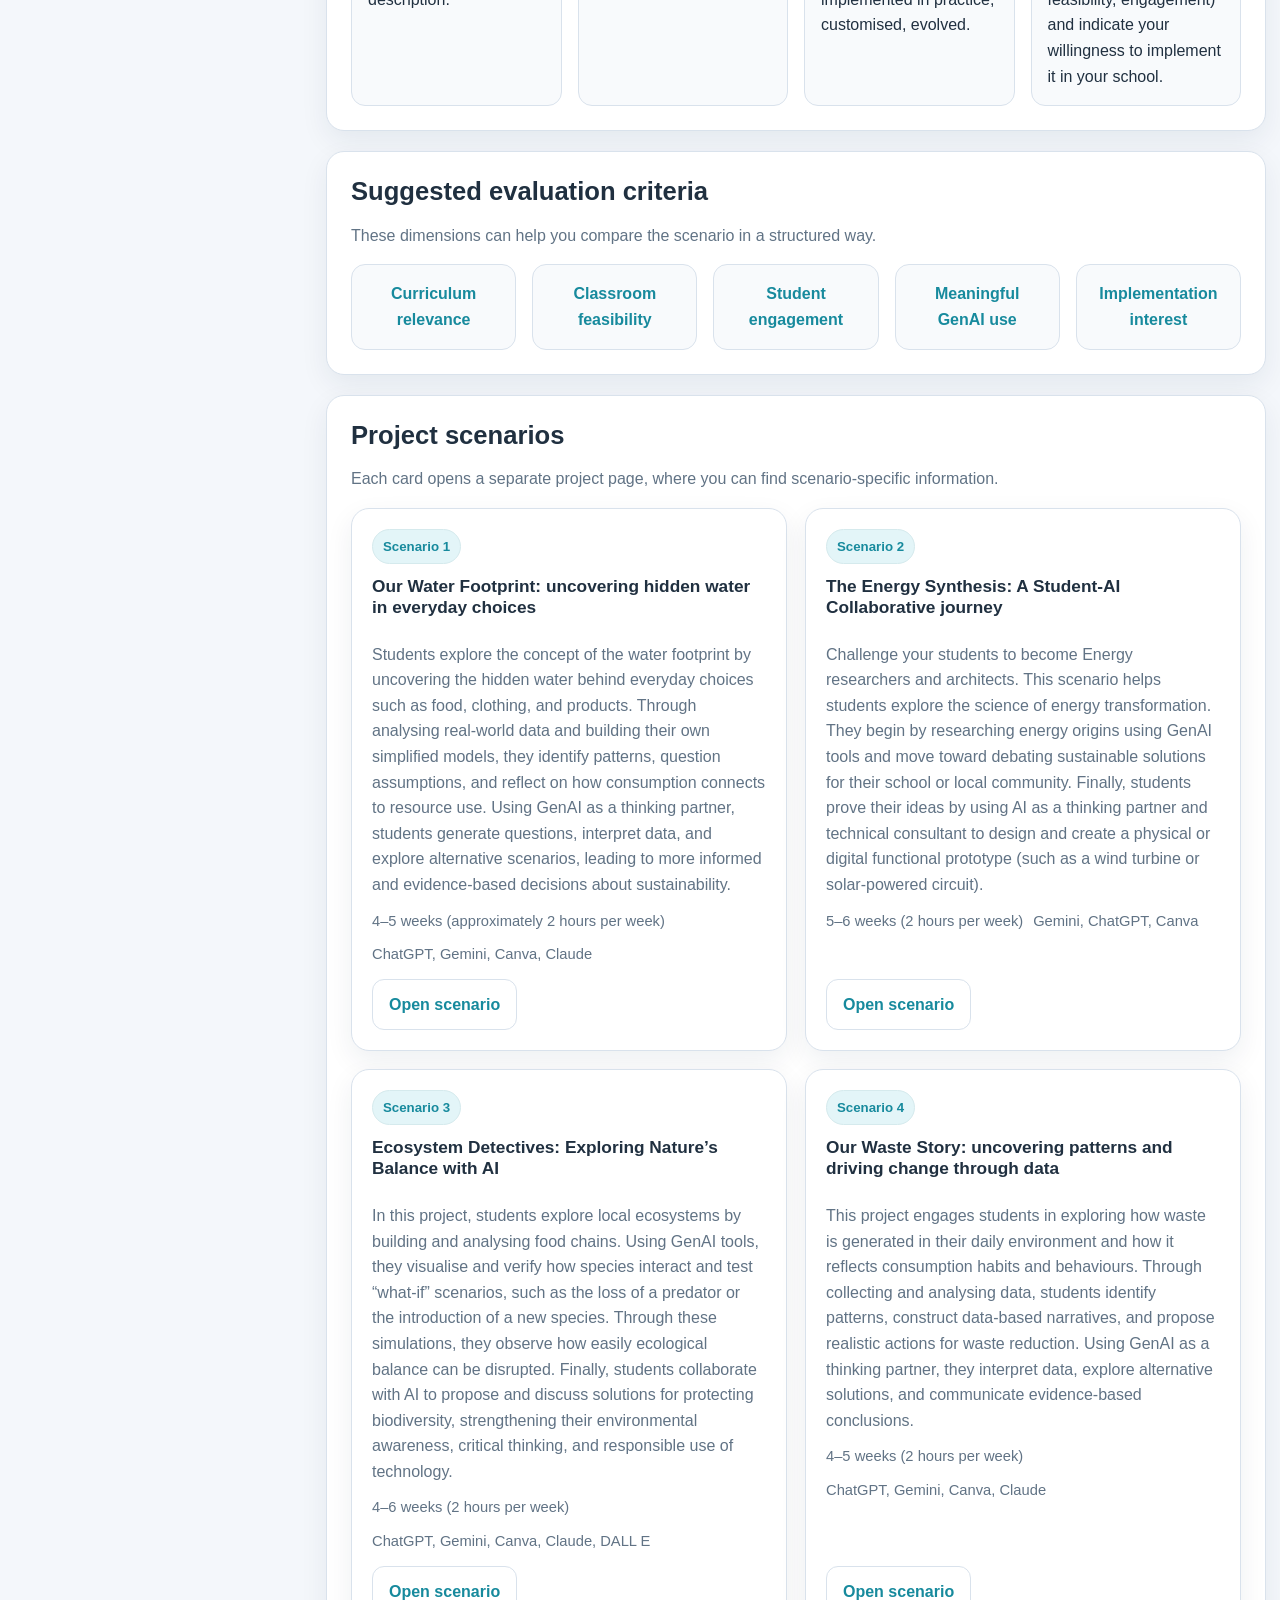
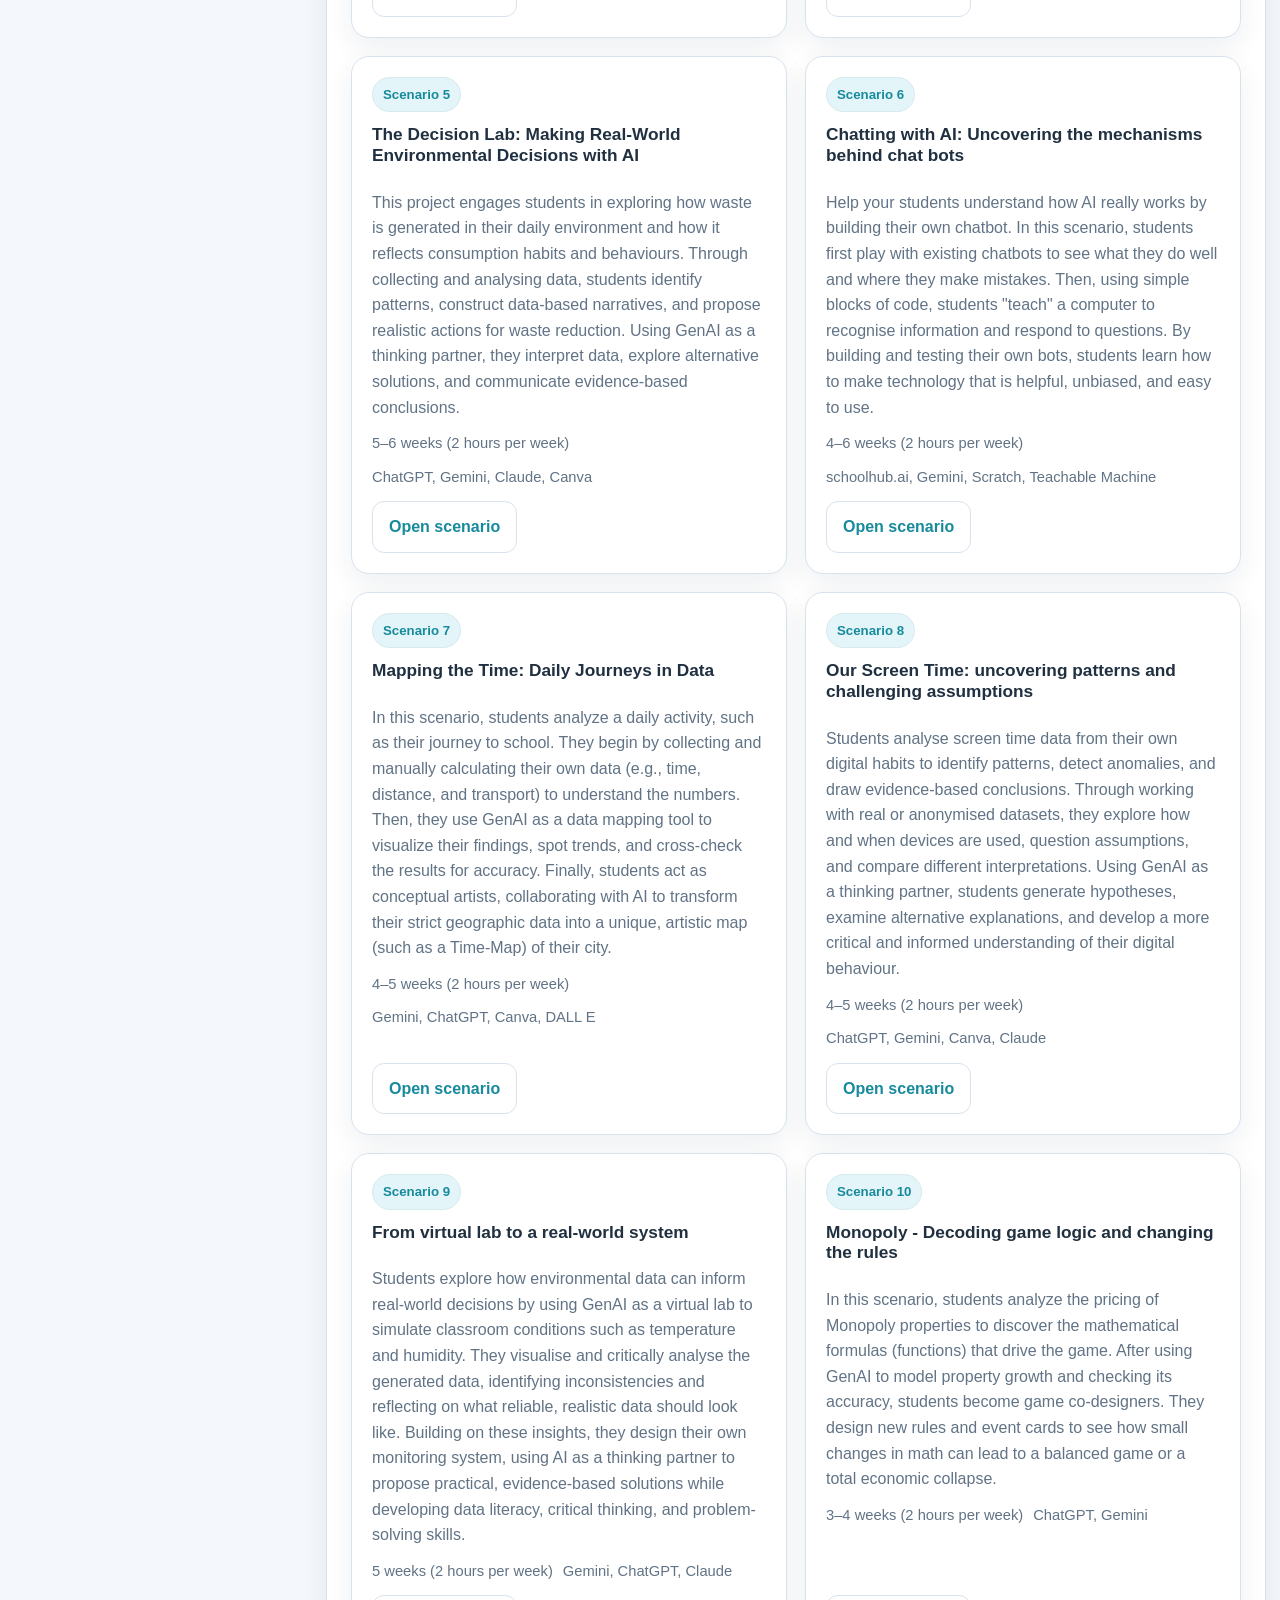
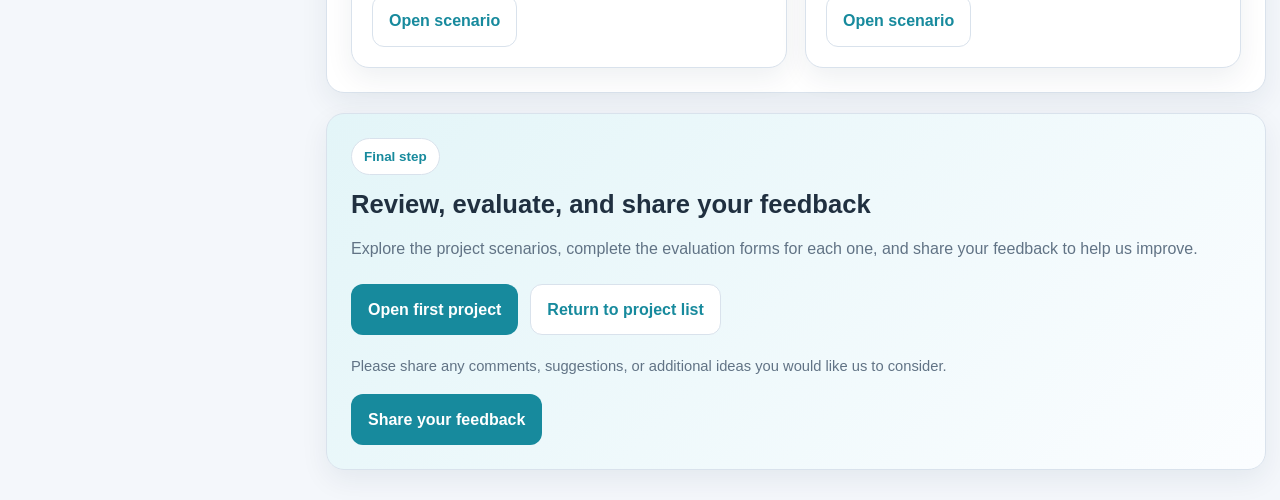
==== commit ac9dee6a: "Update index.html" ====
--- a/index.html
+++ b/index.html
@@ -53,7 +53,7 @@
         <p class="lead">
 Here you can find ten STEM project scenarios that integrate the use of GenAI, building on work carried out in WP2. Each scenario includes a brief and a detailed description, a visual representation, indicative AI tools, an estimated duration, and an evaluation link.
 
-<p>Your feedback will help us select the most promising scenarios and inform their further customization and adaptation </p>
+Your feedback will help us select the most promising scenarios and inform their further customization and adaptation
         </p>
         <div class="actions">
           <a class="btn btn-primary" href="#projects">Explore project scenarios</a>
@@ -96,7 +96,7 @@
 
     <div style="background:white; padding:16px; border-radius:14px; border:1px solid #d8e2eb;">
       <strong>About time estimation.</strong><br>
-      The estimated time per project is not binding; it is based on the assumption that two teaching sessions per week (approximately 2 hours) are dedicated to the project. Depending on how the scenario is customised, this estimation may vary significantly. This will become clearer at a later stage and will be co-decided.  .
+      The estimated time per scenario is not binding; it is based on the assumption that two teaching sessions per week (approximately 2 hours) are dedicated to the scenario. Depending on how the scenario is customised, this estimation may vary significantly. This will become clearer at a later stage and will be co-decided.  .
     </div>
     
   </div>
@@ -116,7 +116,7 @@
 
       <section id="criteria" class="panel">
         <h2>Suggested evaluation criteria</h2>
-        <p class="muted">These dimensions can help you compare the projects in a structured way.</p>
+        <p class="muted">These dimensions can help you compare the scenario in a structured way.</p>
         <div class="criteria-grid">
           <div class="criteria-item">Curriculum relevance</div>
           <div class="criteria-item">Classroom feasibility</div>
@@ -133,7 +133,7 @@
           
     <article class="project-card">
       <div class="tag-row">
-        <span class="tag">Project 1</span>
+        <span class="tag">Scenario 1</span>
       </div>
       <h3>Our Water Footprint: uncovering hidden water in everyday choices</h3>
       <p>Students explore the concept of the water footprint by uncovering the hidden water behind everyday choices such as food, clothing, and products. Through analysing real-world data and building their own simplified models, they identify patterns, question assumptions, and reflect on how consumption connects to resource use. Using GenAI as a thinking partner, students generate questions, interpret data, and explore alternative scenarios, leading to more informed and evidence-based decisions about sustainability.</p>
@@ -141,12 +141,12 @@
         <span>4–5 weeks (approximately 2 hours per week)</span>
         <span>ChatGPT, Gemini, Canva, Claude</span>
       </div>
-      <a class="btn btn-secondary" href="project-1.html">Open project</a>
-    </article>
-    
-    <article class="project-card">
-      <div class="tag-row">
-        <span class="tag">Project 2</span>
+      <a class="btn btn-secondary" href="project-1.html">Open scenario</a>
+    </article>
+    
+    <article class="project-card">
+      <div class="tag-row">
+        <span class="tag">Scenario 2</span>
         
       </div>
       <h3>The Energy Synthesis: A Student-AI Collaborative journey</h3>
@@ -155,12 +155,12 @@
         <span>5–6 weeks (2 hours per week)</span>
         <span>Gemini, ChatGPT, Canva</span>
       </div>
-      <a class="btn btn-secondary" href="project-2.html">Open project</a>
-    </article>
-    
-    <article class="project-card">
-      <div class="tag-row">
-        <span class="tag">Project 3</span>
+      <a class="btn btn-secondary" href="project-2.html">Open scenario</a>
+    </article>
+    
+    <article class="project-card">
+      <div class="tag-row">
+        <span class="tag">Scenario 3</span>
               </div>
       <h3>Ecosystem Detectives: Exploring Nature’s Balance with AI</h3>
       <p>In this project, students explore local ecosystems by building and analysing food chains. Using GenAI tools, they visualise and verify how species interact and test “what-if” scenarios, such as the loss of a predator or the introduction of a new species. Through these simulations, they observe how easily ecological balance can be disrupted. Finally, students collaborate with AI to propose and discuss solutions for protecting biodiversity, strengthening their environmental awareness, critical thinking, and responsible use of technology.</p>
@@ -168,12 +168,12 @@
         <span>4–6 weeks (2 hours per week)</span>
         <span>ChatGPT, Gemini, Canva, Claude, DALL E</span>
       </div>
-      <a class="btn btn-secondary" href="project-3.html">Open project</a>
-    </article>
-    
-    <article class="project-card">
-      <div class="tag-row">
-        <span class="tag">Project 4</span>
+      <a class="btn btn-secondary" href="project-3.html">Open scenario</a>
+    </article>
+    
+    <article class="project-card">
+      <div class="tag-row">
+        <span class="tag">Scenario 4</span>
        
       </div>
       <h3>Our Waste Story: uncovering patterns and driving change through data</h3>
@@ -182,12 +182,12 @@
         <span>4–5 weeks (2 hours per week)</span>
         <span>ChatGPT, Gemini, Canva, Claude</span>
       </div>
-      <a class="btn btn-secondary" href="project-4.html">Open project</a>
-    </article>
-    
-    <article class="project-card">
-      <div class="tag-row">
-        <span class="tag">Project 5</span>
+      <a class="btn btn-secondary" href="project-4.html">Open scenario</a>
+    </article>
+    
+    <article class="project-card">
+      <div class="tag-row">
+        <span class="tag">Scenario 5</span>
         
       </div>
       <h3>The Decision Lab: Making Real-World Environmental Decisions with AI</h3>
@@ -196,12 +196,12 @@
         <span>5–6 weeks (2 hours per week)</span>
         <span>ChatGPT, Gemini, Claude, Canva</span>
       </div>
-      <a class="btn btn-secondary" href="project-5.html">Open project</a>
-    </article>
-    
-    <article class="project-card">
-      <div class="tag-row">
-        <span class="tag">Project 6</span>
+      <a class="btn btn-secondary" href="project-5.html">Open scenario</a>
+    </article>
+    
+    <article class="project-card">
+      <div class="tag-row">
+        <span class="tag">Scenario 6</span>
         
       </div>
       <h3>Chatting with AI: Uncovering the mechanisms behind chat bots</h3>
@@ -210,12 +210,12 @@
         <span>4–6 weeks (2 hours per week)</span>
         <span>schoolhub.ai, Gemini, Scratch, Teachable Machine</span>
       </div>
-      <a class="btn btn-secondary" href="project-6.html">Open project</a>
-    </article>
-    
-    <article class="project-card">
-      <div class="tag-row">
-        <span class="tag">Project 7</span>
+      <a class="btn btn-secondary" href="project-6.html">Open scenario</a>
+    </article>
+    
+    <article class="project-card">
+      <div class="tag-row">
+        <span class="tag">Scenario 7</span>
         
       </div>
       <h3>Mapping the Time: Daily Journeys in Data</h3>
@@ -224,12 +224,12 @@
         <span>4–5 weeks (2 hours per week)</span>
         <span>Gemini, ChatGPT, Canva, DALL E</span>
       </div>
-      <a class="btn btn-secondary" href="project-7.html">Open project</a>
-    </article>
-    
-    <article class="project-card">
-      <div class="tag-row">
-        <span class="tag">Project 8</span>
+      <a class="btn btn-secondary" href="project-7.html">Open scenario</a>
+    </article>
+    
+    <article class="project-card">
+      <div class="tag-row">
+        <span class="tag">Scenario 8</span>
         
       </div>
       <h3>Our Screen Time: uncovering patterns and challenging assumptions</h3>
@@ -238,12 +238,12 @@
         <span>4–5 weeks (2 hours per week)</span>
         <span>ChatGPT, Gemini, Canva, Claude</span>
       </div>
-      <a class="btn btn-secondary" href="project-8.html">Open project</a>
-    </article>
-    
-    <article class="project-card">
-      <div class="tag-row">
-        <span class="tag">Project 9</span>
+      <a class="btn btn-secondary" href="project-8.html">Open scenario</a>
+    </article>
+    
+    <article class="project-card">
+      <div class="tag-row">
+        <span class="tag">Scenario 9</span>
        
       </div>
       <h3>From virtual lab to a real-world system</h3>
@@ -252,12 +252,12 @@
         <span>5 weeks (2 hours per week)</span>
         <span>Gemini, ChatGPT, Claude</span>
       </div>
-      <a class="btn btn-secondary" href="project-9.html">Open project</a>
-    </article>
-    
-    <article class="project-card">
-      <div class="tag-row">
-        <span class="tag">Project 10</span>
+      <a class="btn btn-secondary" href="project-9.html">Open scenario</a>
+    </article>
+    
+    <article class="project-card">
+      <div class="tag-row">
+        <span class="tag">Scenario 10</span>
         
       </div>
       <h3>Monopoly - Decoding game logic and changing the rules</h3>
@@ -266,7 +266,7 @@
         <span>3–4 weeks (2 hours per week)</span>
         <span>ChatGPT, Gemini</span>
       </div>
-      <a class="btn btn-secondary" href="project-10.html">Open project</a>
+      <a class="btn btn-secondary" href="project-10.html">Open scenario</a>
     </article>
     
         </div>
